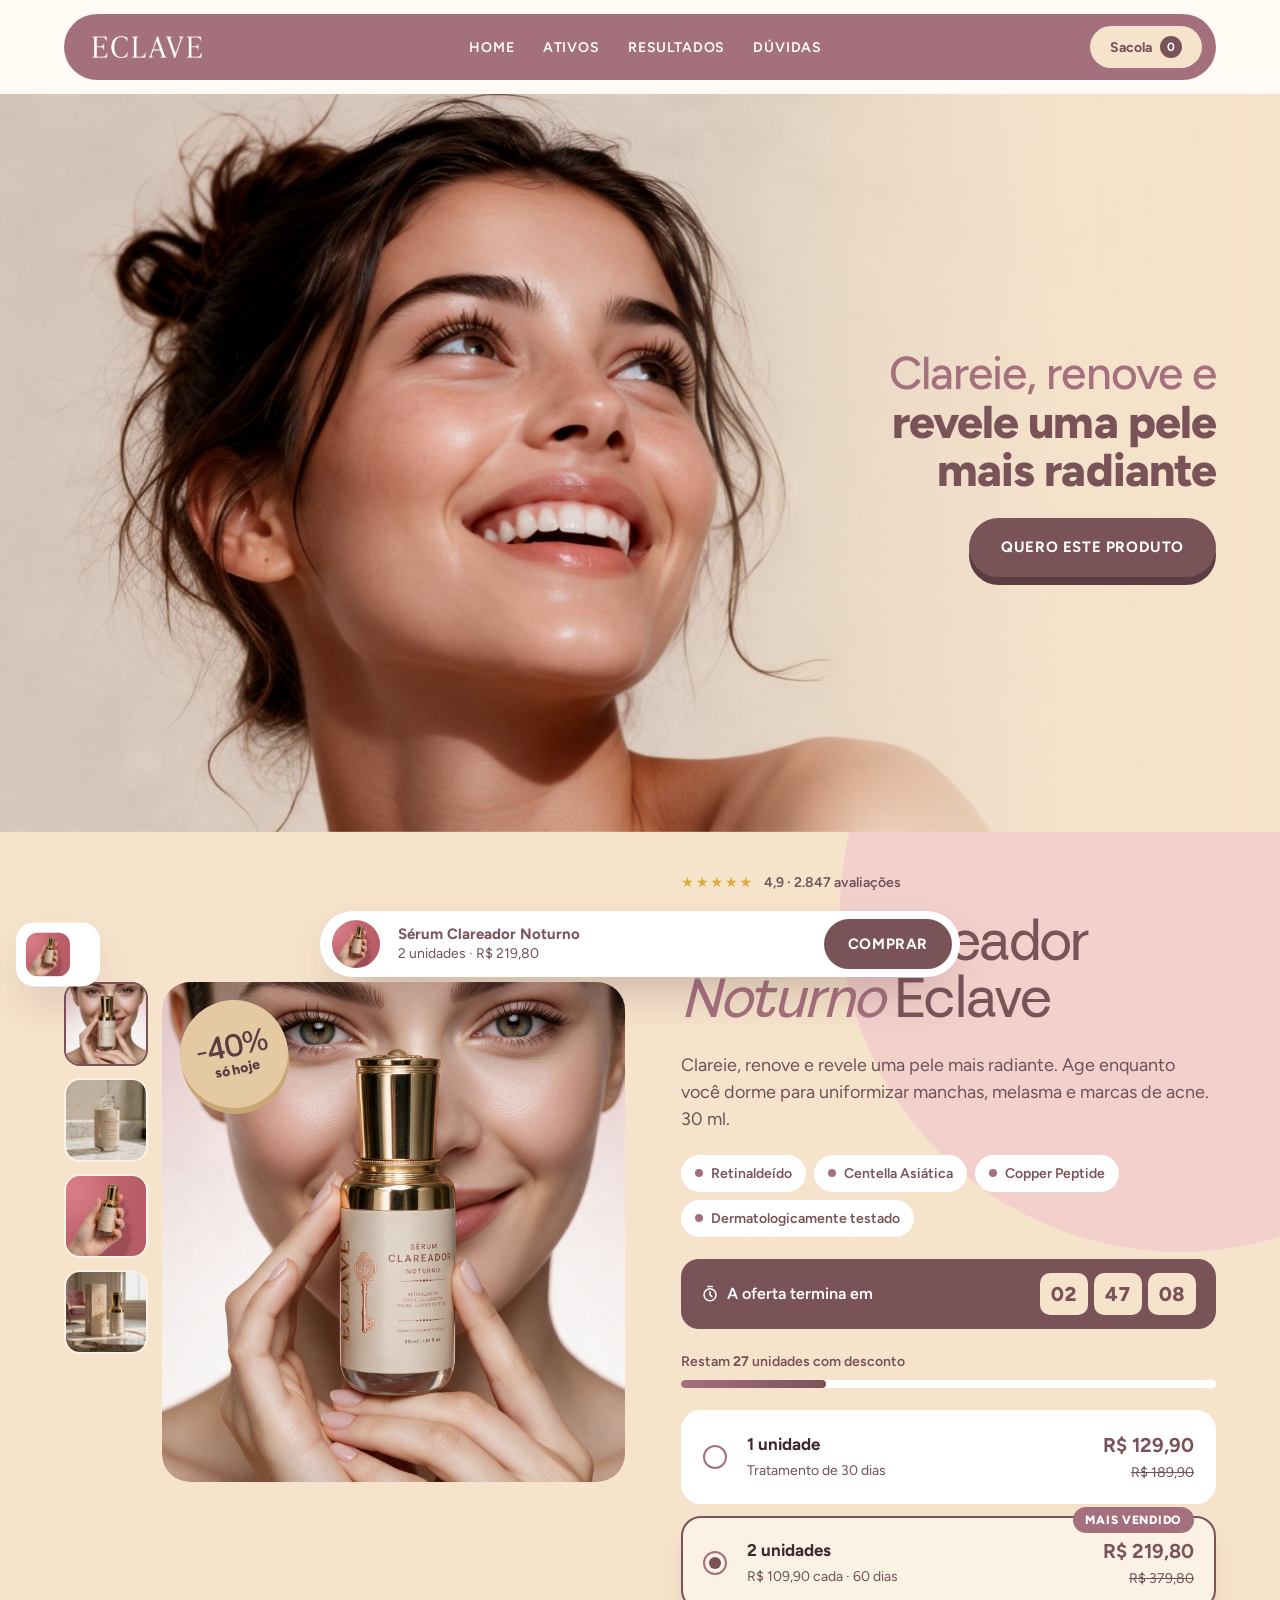
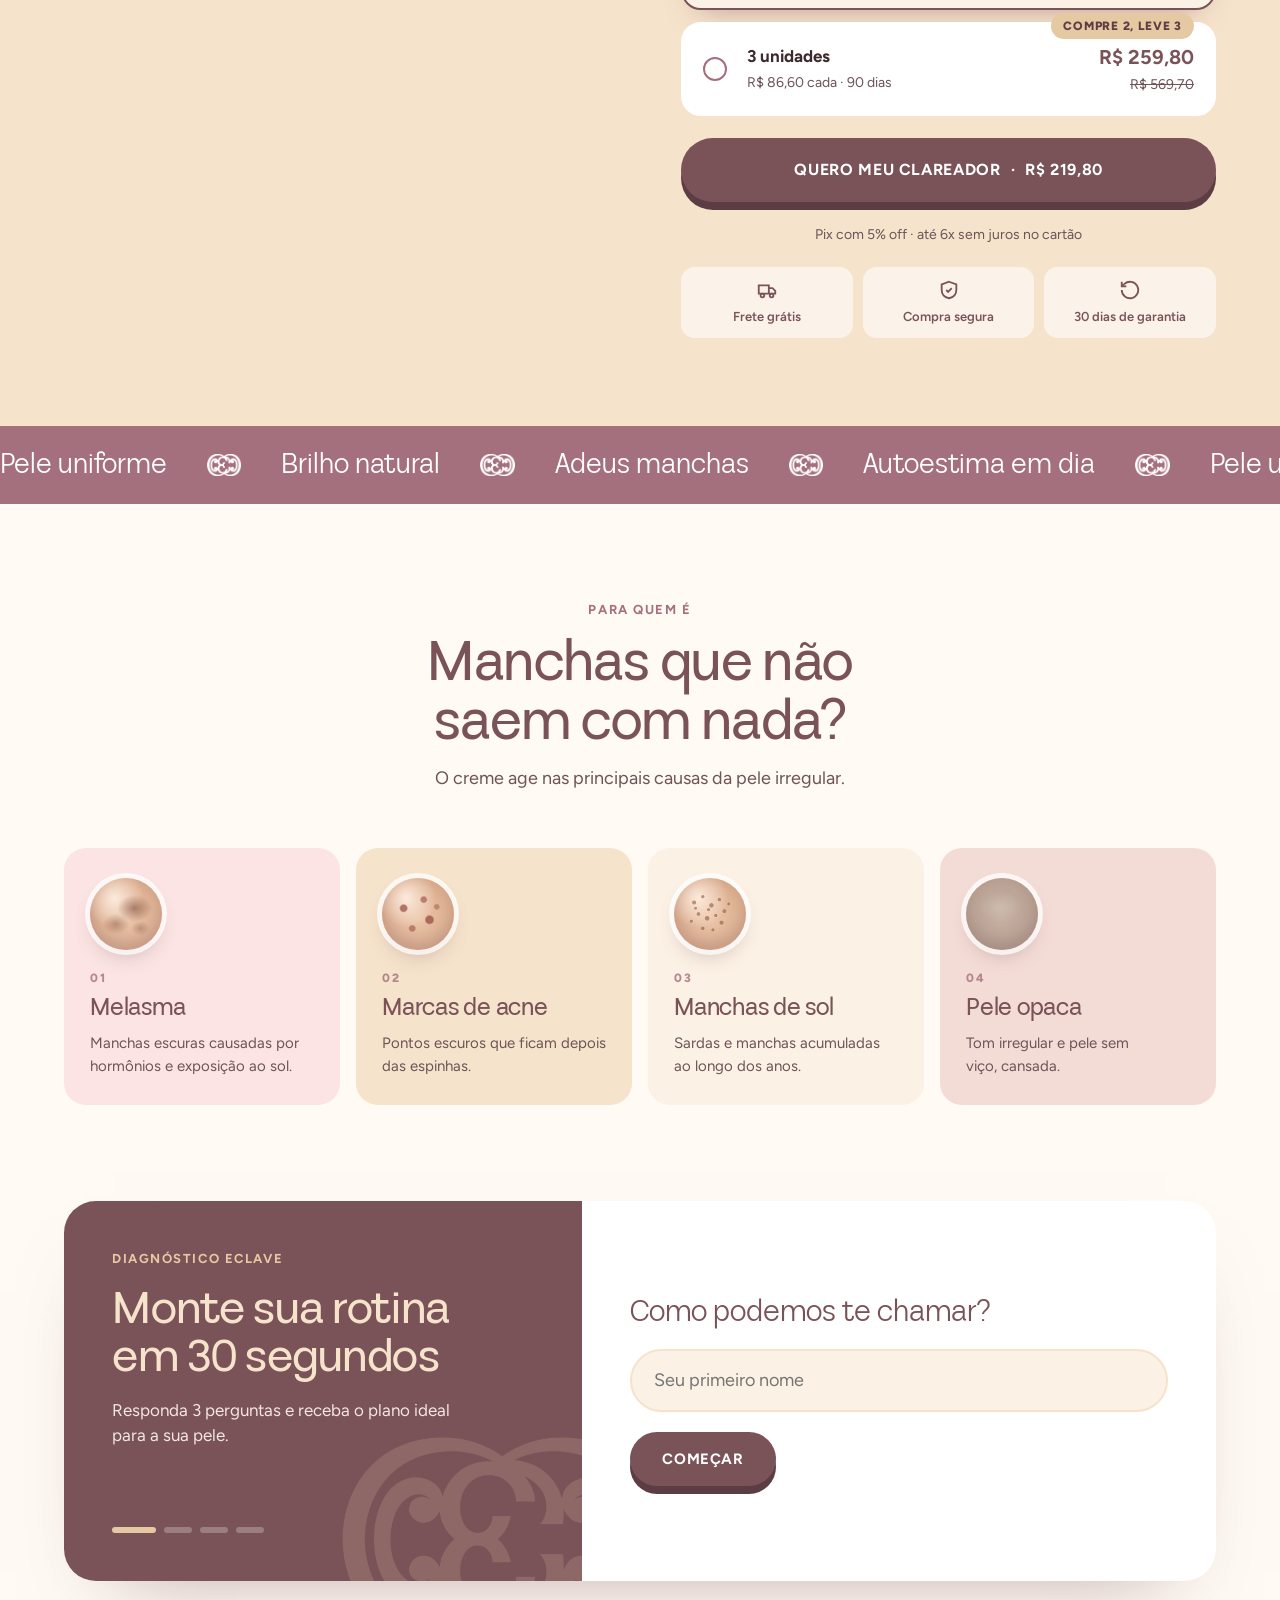
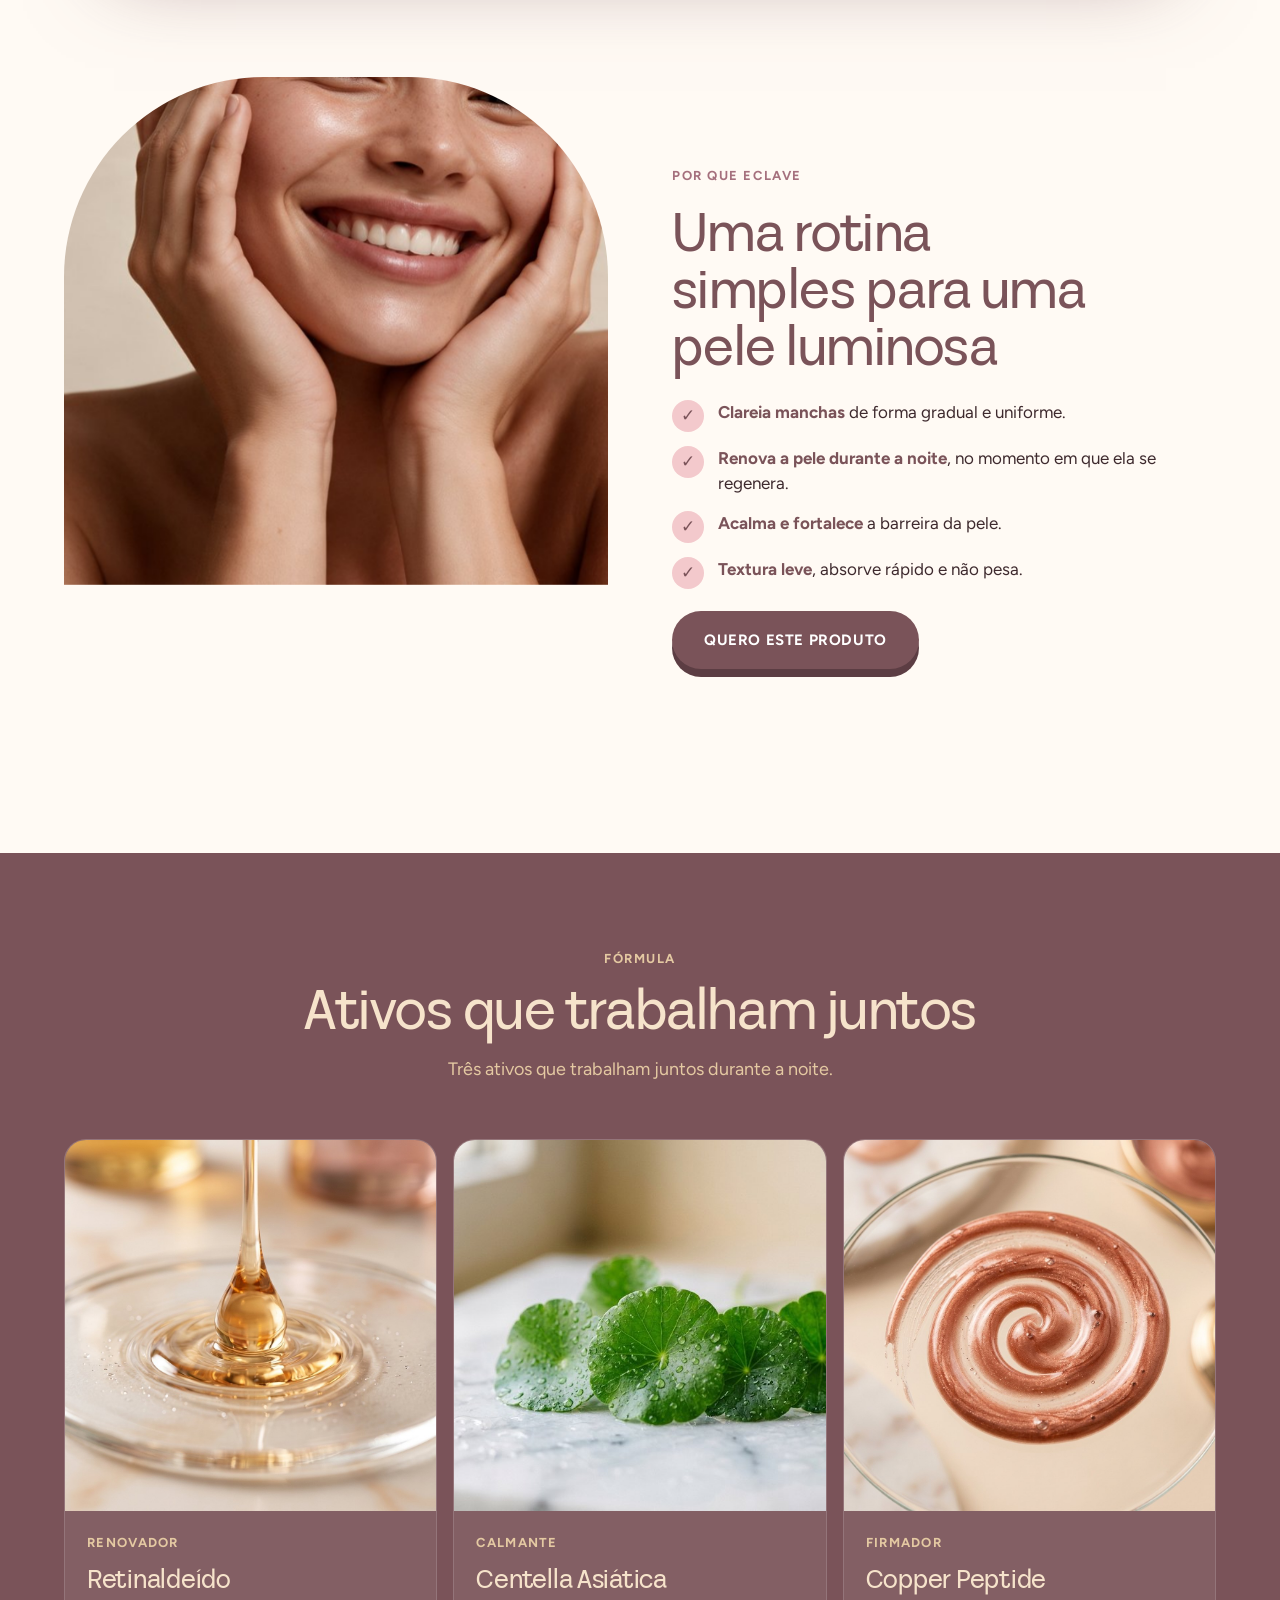
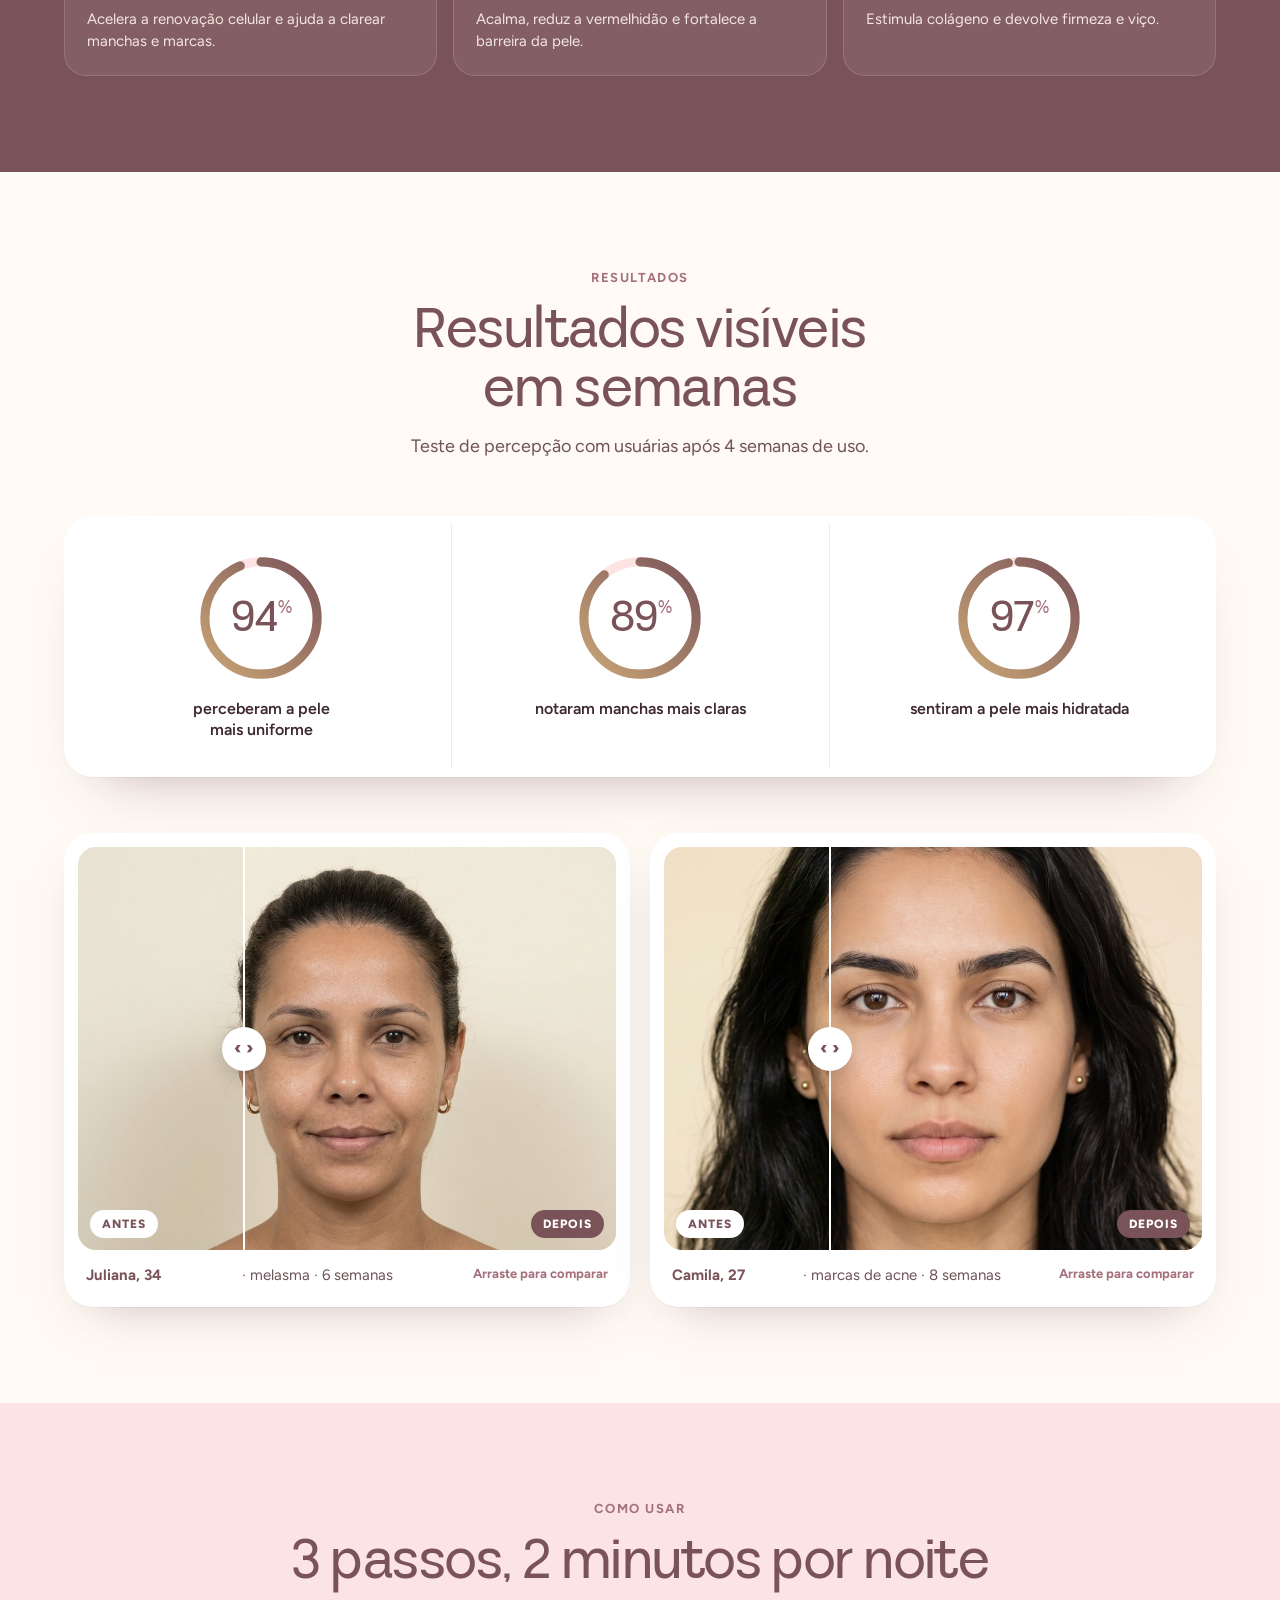
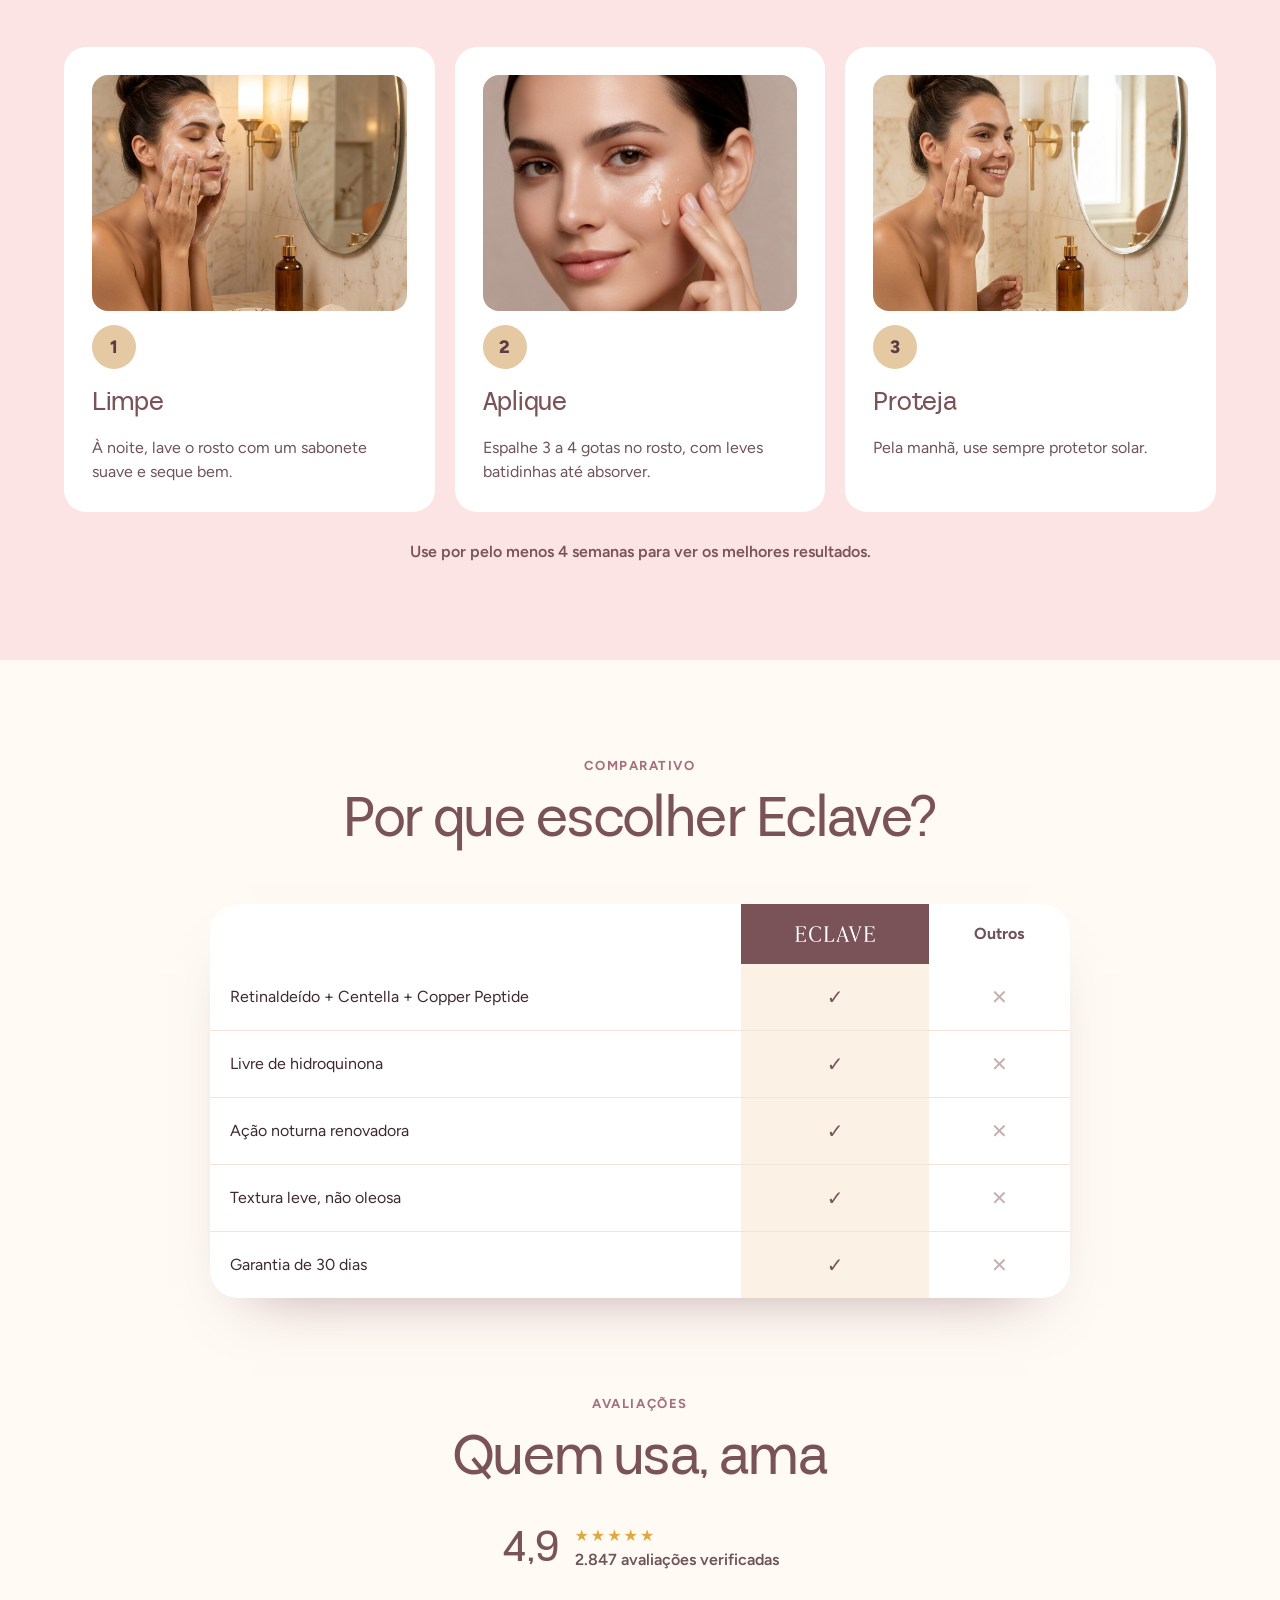
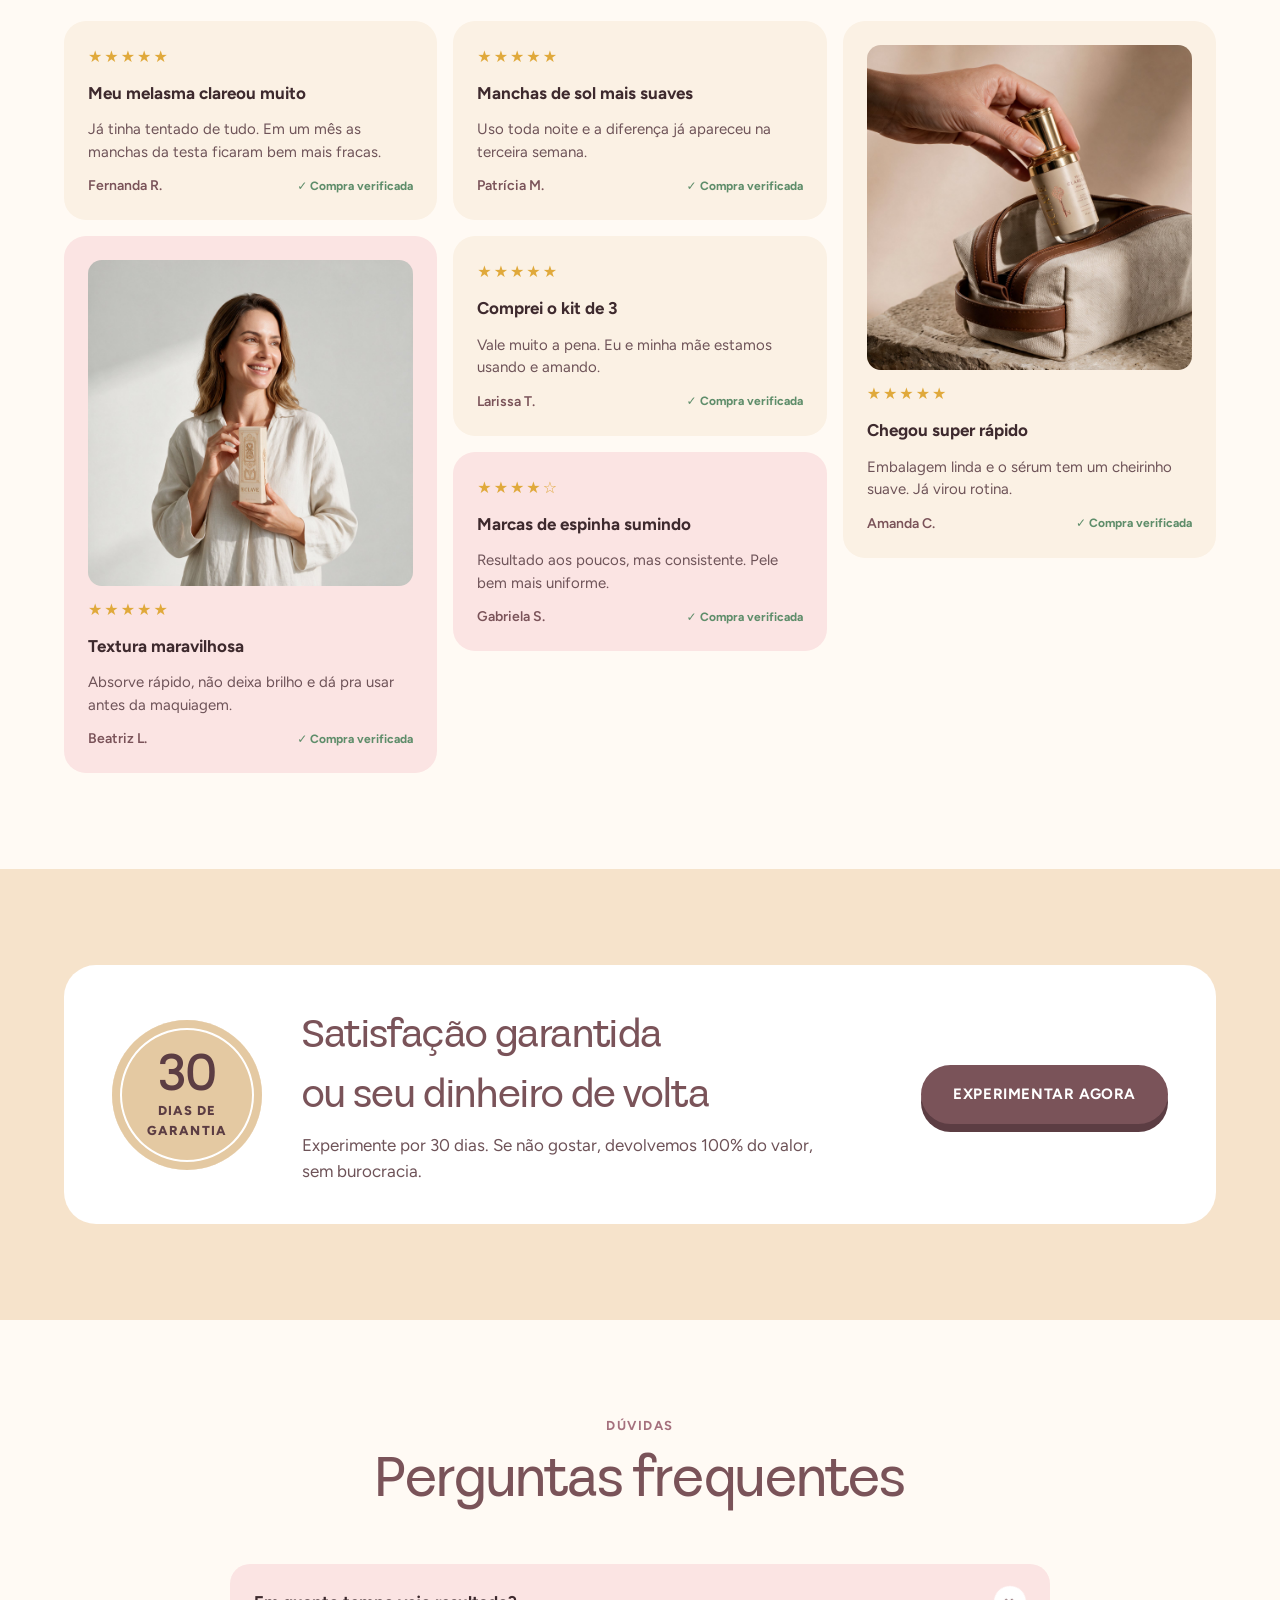
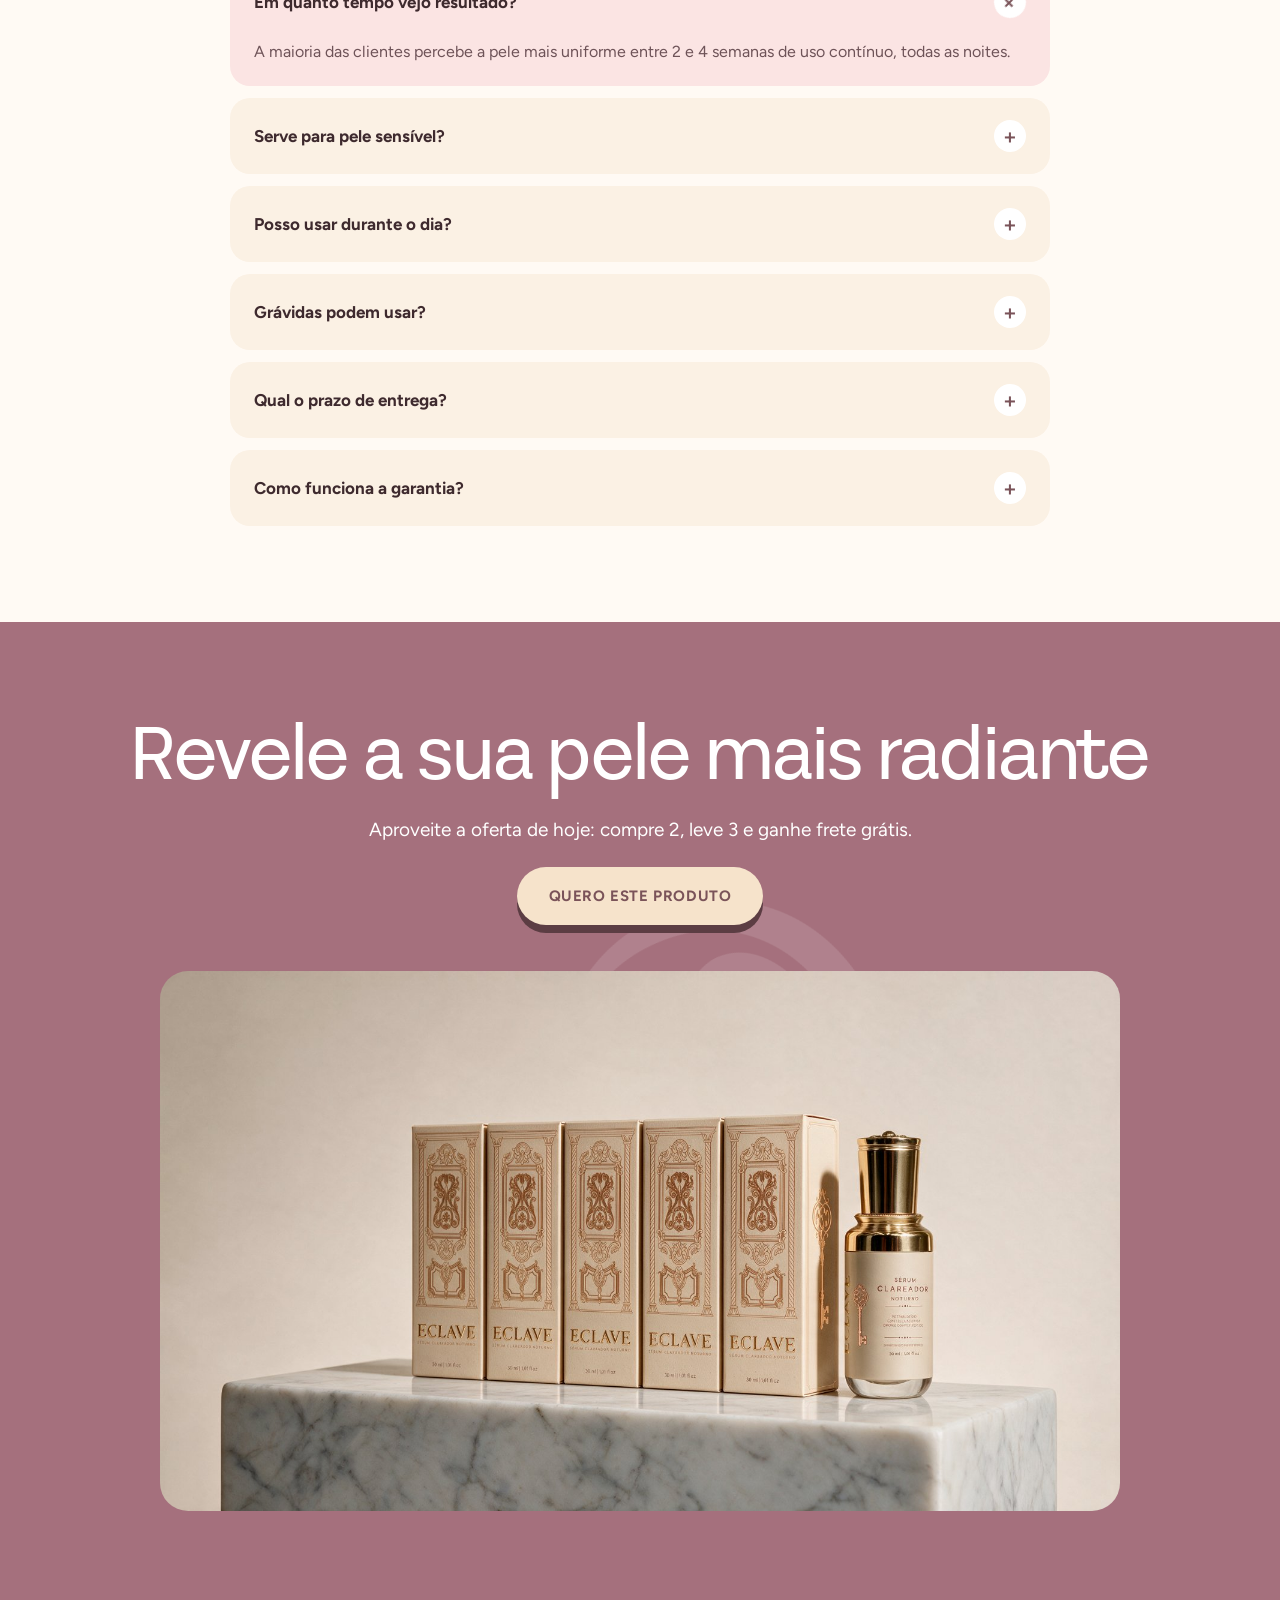
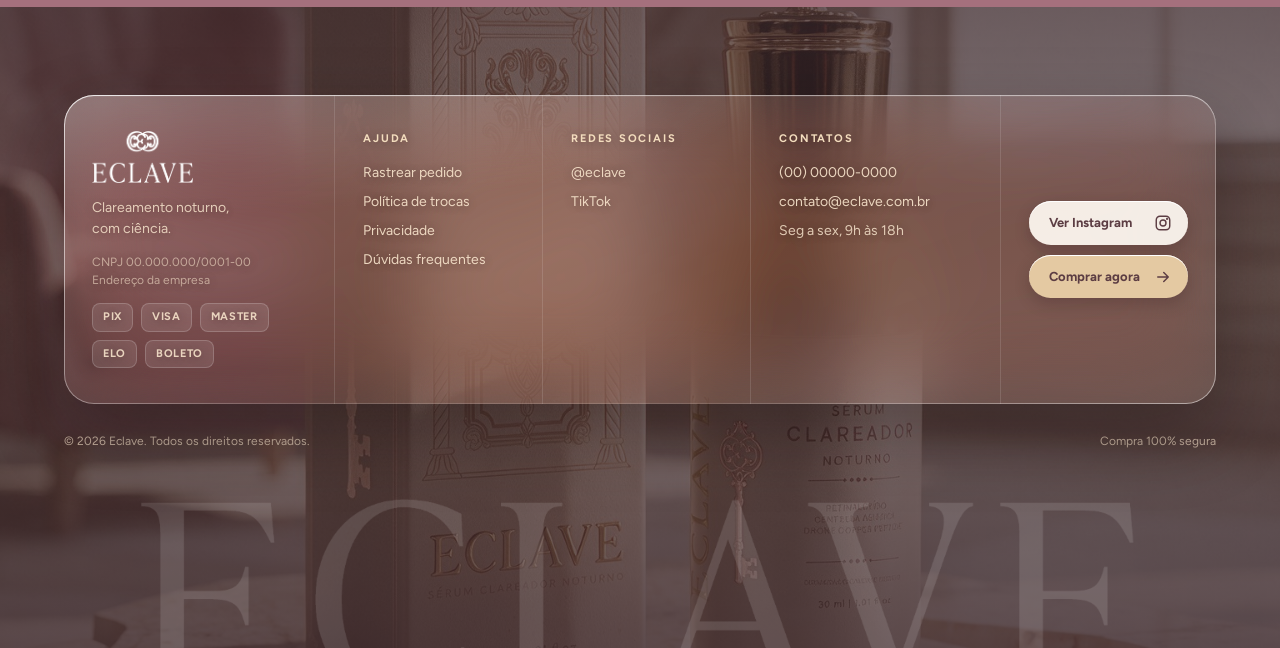
==== aprovacao.html @ ea0df87c "Prévia para aprovação: novas seções Problema e Resultados Página separada (noindex); a landing ofici" ====
<!DOCTYPE html>
<html lang="pt-BR">
<head>
<meta charset="utf-8">
<meta name="viewport" content="width=device-width,initial-scale=1">
<title>Eclave · Sérum Clareador Noturno</title>
<meta name="robots" content="noindex">
<meta name="description" content="Sérum Clareador Noturno Eclave com retinaldeído, centella e copper peptide. Clareia manchas e uniformiza o tom enquanto você dorme.">
<meta name="theme-color" content="#7A5359">
<link rel="icon" type="image/png" href="assets/eclave-simbolo.png">
<link rel="apple-touch-icon" href="assets/eclave-simbolo.png">
<meta property="og:type" content="website">
<meta property="og:locale" content="pt_BR">
<meta property="og:site_name" content="Eclave">
<meta property="og:title" content="Eclave · Sérum Clareador Noturno">
<meta property="og:description" content="Sérum Clareador Noturno Eclave com retinaldeído, centella e copper peptide. Clareia manchas e uniformiza o tom enquanto você dorme.">
<meta property="og:url" content="https://gustavocarvalho472-a11y.github.io/DESIGN-ECLAVE/">
<meta property="og:image" content="https://gustavocarvalho472-a11y.github.io/DESIGN-ECLAVE/assets/img/hero-sorriso.jpg">
<meta name="twitter:card" content="summary_large_image">
<link rel="preconnect" href="https://fonts.googleapis.com">
<link href="https://fonts.googleapis.com/css2?family=Figtree:wght@400;500;600;700;800&display=swap" rel="stylesheet">
<style>
@font-face{font-family:"Serotiva";src:url("assets/Serotiva-VF.ttf") format("truetype");font-weight:100 900;font-display:swap}
:root{--cream:#F6E3CB;--cream-2:#FBF1E4;--paper:#FFFAF4;--mauve:#7A5359;--mauve-d:#5C3D43;--rose:#A5707D;--blush:#F3C9CC;--blush-2:#FBE4E3;--gold:#E4C9A2;--gold-d:#C9A676;--ink:#3E2A2E;--muted:#6E5358;--r:22px}
*{box-sizing:border-box;margin:0;padding:0}
img.slot{display:block;width:100%;height:100%;aspect-ratio:3/2;object-fit:cover;-webkit-user-drag:none;user-select:none}
html{scroll-behavior:smooth;overflow-x:clip}body{overflow-x:clip}
body{font-family:"Figtree",system-ui,sans-serif;color:var(--ink);background:var(--paper);-webkit-font-smoothing:antialiased;line-height:1.5}
a{color:var(--mauve);text-decoration:none}a:hover{color:var(--rose)}
h1,h2,h3,.serif{font-family:"Serotiva",Georgia,serif;font-weight:500;letter-spacing:-.01em;text-wrap:balance}
p{text-wrap:pretty}
.wrap{max-width:1200px;margin:0 auto;padding:0 24px}
.btn{display:inline-flex;align-items:center;justify-content:center;gap:10px;background:var(--mauve);color:#fff;font-weight:700;font-size:17px;padding:18px 32px;border-radius:999px;border:0;cursor:pointer;transition:transform .15s,background .15s;box-shadow:0 8px 0 var(--mauve-d)}
.btn:hover{background:var(--rose);color:#fff;transform:translateY(2px);box-shadow:0 6px 0 var(--mauve-d)}
.btn:active{transform:translateY(6px);box-shadow:0 2px 0 var(--mauve-d)}
.btn{font-family:"Figtree",system-ui,sans-serif;letter-spacing:.04em;text-transform:uppercase;font-size:15px;position:relative;overflow:hidden;isolation:isolate}
.btn::before{content:"";position:absolute;top:0;bottom:0;width:40%;left:-60%;z-index:-1;background:linear-gradient(100deg,transparent,rgba(228,201,162,.5),transparent);transform:skewX(-20deg);animation:btnShine 4s ease-in-out 1.5s infinite;pointer-events:none}
@keyframes btnShine{0%{left:-60%}30%,100%{left:130%}}
.btn.full{width:100%}
#buy{min-height:64px;font-size:16px}
#buy:not(:hover):not(:active){animation:btnBeat 2s ease-in-out 2s infinite}
@keyframes btnBeat{0%,100%{transform:scale(1);box-shadow:0 8px 0 var(--mauve-d),0 0 0 0 rgba(122,83,89,.45)}40%{transform:scale(1.025);box-shadow:0 8px 0 var(--mauve-d),0 0 0 0 rgba(122,83,89,.45)}100%{box-shadow:0 8px 0 var(--mauve-d),0 0 0 16px rgba(122,83,89,0)}}
@media (prefers-reduced-motion:reduce){.btn::before,#buy{animation:none!important}}
.eyebrow{display:inline-flex;align-items:center;gap:8px;font-size:13px;font-weight:700;letter-spacing:.12em;text-transform:uppercase;color:var(--rose)}
.sec{padding:96px 0}
.sec-h{text-align:center;max-width:720px;margin:0 auto 56px;display:flex;flex-direction:column;gap:14px;align-items:center}
.sec-h h2{font-size:clamp(34px,4.6vw,56px);line-height:1.05;color:var(--mauve)}
.sec-h p{font-size:18px;color:var(--muted)}
.stars{color:#E0A93B;letter-spacing:2px}

/* topbar */
.topbar{background:var(--mauve);color:#fff;font-size:14px;font-weight:600;overflow:hidden;white-space:nowrap}
.topbar .track{display:inline-flex;gap:48px;padding:10px 0;animation:mq 28s linear infinite}
.topbar span{display:inline-flex;gap:10px;align-items:center}
@keyframes mq{to{transform:translateX(-50%)}}
/* header */
header{position:sticky;top:0;z-index:30;padding:14px 0;background:color-mix(in oklab,var(--paper) 86%,transparent);backdrop-filter:blur(10px)}
.nav{display:flex;align-items:center;justify-content:space-between;gap:24px;background:var(--rose);border-radius:999px;padding:12px 14px 12px 28px}
.nav img{height:22px;filter:brightness(0) invert(1)}
.nav ul{display:flex;gap:28px;list-style:none}
.nav ul a{color:#fff;font-weight:600;font-size:14px;text-transform:uppercase;letter-spacing:.06em}
.nav ul a:hover{color:var(--cream)}
.nav .cart{background:var(--cream);color:var(--mauve);font-weight:700;padding:10px 20px;border-radius:999px;font-size:14px;display:flex;gap:8px;align-items:center}
.nav .cart b{background:var(--mauve);color:#fff;border-radius:999px;min-width:22px;height:22px;display:grid;place-items:center;font-size:12px}

/* banner */
.banner{position:relative;background:var(--cream)}.banner .bg{position:relative;height:min(82vh,760px);min-height:520px}.banner .copy-b{position:absolute;inset:0;pointer-events:none;display:flex;align-items:center;justify-content:flex-end}.banner .copy-b .wrap{width:100%;display:flex;justify-content:flex-end}.banner .box-b{max-width:min(440px,30vw);display:flex;flex-direction:column;gap:24px;align-items:flex-end;text-align:right;pointer-events:auto}.banner h1{font-family:"Figtree",sans-serif;font-weight:500;font-size:clamp(34px,3.6vw,60px);line-height:1.05;color:var(--rose);letter-spacing:-.02em}.banner h1 b{font-weight:800;color:var(--mauve)}
.banner .bimg{position:absolute;top:0;height:100%;width:118%;left:-20%;max-width:none;object-fit:cover;object-position:center 30%;display:block}
.banner .bg::after{content:"";position:absolute;inset:0;background:linear-gradient(90deg,transparent 52%,rgba(246,227,203,.55) 68%,rgba(246,227,203,.9) 82%,var(--cream));pointer-events:none}
.banner .box-b{max-width:min(420px,30vw)}
@media (max-width:1180px){
.banner .bg{height:auto;min-height:0;aspect-ratio:4/3;max-height:64svh}
.banner .bg{background:#E4D5C5}.banner .bimg{top:0;left:0;right:auto;width:100%;height:100%;max-width:none;object-fit:cover;object-position:0% 30%;transform-origin:70% 50%}
.banner .bg::after{display:none}
.banner .copy-b{position:absolute;inset:auto 0 0 0;padding:0 0 clamp(22px,4vh,40px)}
.banner .copy-b .wrap{justify-content:flex-start}
.banner .box-b{max-width:42%;align-items:flex-start;text-align:left;gap:10px}
.banner h1{font-size:clamp(28px,7.6vw,46px);line-height:1.02;text-wrap:balance}
.banner .box-b .btn{display:none}
}
@media (max-width:480px){.banner .bg{aspect-ratio:4/3.1}.banner .box-b{max-width:44%}}
/* product hero */
.hero{background:var(--cream);padding:40px 0 88px;position:relative;overflow:hidden}
.hero:before{content:"";position:absolute;width:680px;height:680px;border-radius:50%;background:var(--blush);right:-240px;top:-260px;opacity:.7}
.hero-grid{display:grid;grid-template-columns:minmax(0,1.05fr) minmax(0,1fr);gap:56px;align-items:start;position:relative}
.gallery{display:grid;grid-template-columns:84px minmax(0,1fr);gap:14px;position:sticky;top:110px}
.thumbs{display:flex;flex-direction:column;gap:12px}
.thumb{aspect-ratio:1;border-radius:16px;overflow:hidden;border:2px solid transparent;cursor:pointer;background:var(--cream-2);transition:border-color .15s}
.thumb.on{border-color:var(--mauve)}
.main-img{position:relative;aspect-ratio:1/1.08;border-radius:28px;overflow:hidden;background:var(--cream-2)}
.main-img .pane{position:absolute;inset:0;opacity:0;pointer-events:none;transition:opacity .25s}
.main-img .pane.on{opacity:1;pointer-events:auto}
.sticker{position:absolute;z-index:3;top:18px;left:18px;width:108px;height:108px;border-radius:50%;background:var(--gold);color:var(--mauve-d);display:grid;place-items:center;text-align:center;font-weight:800;line-height:1.05;font-size:14px;transform:rotate(-12deg);box-shadow:0 6px 0 var(--gold-d);pointer-events:none}
.sticker big{display:block;font-family:"Serotiva",serif;font-size:32px;font-weight:600}
.info{display:flex;flex-direction:column;gap:22px}
.rating{display:flex;align-items:center;gap:10px;font-size:14px;font-weight:600;color:var(--muted)}
.info h1{font-size:clamp(38px,4.4vw,58px);line-height:1.02;color:var(--mauve)}
.info h1 em{font-style:italic;color:var(--rose)}
.lede{font-size:18px;color:var(--muted)}
.pills{display:flex;flex-wrap:wrap;gap:8px}
.pill{background:#fff;border-radius:999px;padding:8px 14px;font-size:14px;font-weight:600;color:var(--mauve);display:flex;gap:8px;align-items:center}
.pill i{width:8px;height:8px;border-radius:50%;background:var(--rose)}
.timer{display:flex;align-items:center;justify-content:space-between;gap:16px;background:var(--mauve);color:#fff;border-radius:18px;padding:14px 20px;font-weight:600}
.timer .tl{display:inline-flex;align-items:center;gap:8px}.timer .t{display:flex;gap:6px}
.timer .t span{background:var(--cream);color:var(--mauve);border-radius:10px;min-width:48px;padding:6px 0;text-align:center;font-weight:800;font-size:20px;font-variant-numeric:tabular-nums}
.bundles{display:flex;flex-direction:column;gap:12px}
.bundle{position:relative;display:grid;grid-template-columns:28px minmax(0,1fr) auto;gap:16px;align-items:center;background:#fff;border:2px solid #fff;border-radius:20px;padding:18px 20px;cursor:pointer;transition:border-color .15s,transform .15s}
.bundle:hover{transform:translateY(-2px)}
.bundle.on{border-color:var(--mauve);background:var(--cream-2)}
.bundle .dot{width:24px;height:24px;border-radius:50%;border:2px solid var(--rose);display:grid;place-items:center}
.bundle.on .dot:after{content:"";width:12px;height:12px;border-radius:50%;background:var(--mauve)}
.bundle h4{font-size:17px;font-weight:700;color:var(--ink)}
.bundle small{font-size:14px;color:var(--muted)}
.bundle .pr{text-align:right}
.bundle .pr b{display:block;font-size:20px;color:var(--mauve)}
.bundle .pr s{font-size:14px;color:var(--muted)}
.bundle .tag{position:absolute;top:-11px;right:20px;background:var(--rose);color:#fff;font-size:12px;font-weight:800;letter-spacing:.06em;text-transform:uppercase;padding:4px 12px;border-radius:999px}
.bundle .tag.g{background:var(--gold);color:var(--mauve-d)}
.trust{display:grid;grid-template-columns:repeat(3,minmax(0,1fr));gap:10px}
.trust div{background:rgba(255,255,255,.6);border-radius:14px;padding:12px;text-align:center;font-size:13px;font-weight:600;color:var(--mauve)}
.trust svg{display:block;margin:0 auto 6px}
.pay{font-size:14px;color:var(--muted);text-align:center}

/* marquee */
.band{background:var(--rose);color:#fff;overflow:hidden;white-space:nowrap;position:relative;z-index:2}
.band .track{display:inline-flex;gap:40px;padding:18px 0;animation:mq 30s linear infinite;font-family:"Serotiva",serif;font-size:28px}
.band .track span{display:inline-flex;gap:40px;align-items:center}
.band img{height:22px;filter:brightness(0) invert(1)}

/* problem */
.problem-grid{display:grid;grid-template-columns:repeat(4,minmax(0,1fr));gap:16px}
.pcard{background:var(--blush-2);border-radius:var(--r);padding:28px 24px;display:flex;flex-direction:column;gap:10px}
.pcard:nth-child(2){background:var(--cream)}.pcard:nth-child(3){background:var(--cream-2)}.pcard:nth-child(4){background:#F4DCD6}
.pcard .n{font-family:"Serotiva",serif;font-size:44px;color:var(--rose);line-height:1}
.pcard h3{font-size:24px;color:var(--mauve)}
.pcard p{color:var(--muted);font-size:15px}

/* split lifestyle */
.split{display:grid;grid-template-columns:minmax(0,1fr) minmax(0,1fr);gap:64px;align-items:center}
.split .ph{aspect-ratio:4/5;border-radius:200px 200px 28px 28px;overflow:hidden}
.split .txt{display:flex;flex-direction:column;gap:22px}
.split h2{font-size:clamp(34px,4.4vw,54px);line-height:1.05;color:var(--mauve)}
.checks{list-style:none;display:flex;flex-direction:column;gap:14px}
.checks li{display:grid;grid-template-columns:32px minmax(0,1fr);gap:14px;align-items:start;font-size:17px}
.checks li i{width:32px;height:32px;border-radius:50%;background:var(--blush);display:grid;place-items:center;color:var(--mauve);font-style:normal;font-weight:800}
.checks b{color:var(--mauve)}

/* ingredients */
.ingr{background:var(--mauve);color:#fff}
.ingr .sec-h h2{color:var(--cream)}.ingr .sec-h p{color:var(--gold)}.ingr .eyebrow{color:var(--gold)}
.ing-grid{display:grid;grid-template-columns:repeat(3,minmax(0,1fr));gap:16px}
.ing{background:rgba(255,255,255,.07);border:1px solid rgba(255,255,255,.14);border-radius:var(--r);overflow:hidden;display:flex;flex-direction:column}
.ing .im{aspect-ratio:1;background:rgba(255,255,255,.06)}
.ing .bd{padding:22px;display:flex;flex-direction:column;gap:8px}
.ing h3{font-size:26px;color:var(--cream)}
.ing .role{font-size:13px;font-weight:700;letter-spacing:.1em;text-transform:uppercase;color:var(--gold)}
.ing p{font-size:15px;color:#F3E6E0}

/* results */
.results{display:grid;grid-template-columns:repeat(3,minmax(0,1fr));gap:16px;margin-bottom:56px}
.res{background:var(--cream);border-radius:var(--r);padding:32px;display:flex;flex-direction:column;gap:6px}
.res b{font-family:"Serotiva",serif;font-size:64px;line-height:1;color:var(--mauve);font-weight:500}
.res p{color:var(--muted)}
.ba{display:grid;grid-template-columns:repeat(2,minmax(0,1fr));gap:20px}
.bacard{background:#fff;border-radius:28px;padding:14px;box-shadow:0 1px 0 rgba(0,0,0,.04),0 20px 50px -30px rgba(122,83,89,.5)}
.bapair{display:grid;grid-template-columns:1fr 1fr;gap:10px}
.bapair>div{position:relative;aspect-ratio:4/5;border-radius:18px;overflow:hidden}
.bapair label{position:absolute;z-index:2;bottom:12px;left:12px;background:#fff;color:var(--mauve);font-size:12px;font-weight:800;text-transform:uppercase;letter-spacing:.08em;padding:5px 12px;border-radius:999px;pointer-events:none}
.bapair>div:last-child label{background:var(--mauve);color:#fff}
.bacard p{padding:14px 8px 6px;font-size:15px;color:var(--muted)}
.bacard p b{color:var(--mauve)}

/* how to */
.how{background:var(--blush-2)}
.steps{display:grid;grid-template-columns:repeat(3,minmax(0,1fr));gap:20px;counter-reset:s}
.step{background:#fff;border-radius:var(--r);padding:28px;display:flex;flex-direction:column;gap:14px}
.step .im{aspect-ratio:4/3;border-radius:16px;overflow:hidden}
.step .k{display:inline-grid;place-items:center;width:44px;height:44px;border-radius:50%;background:var(--gold);color:var(--mauve-d);font-weight:800;font-size:18px}
.step h3{font-size:26px;color:var(--mauve)}
.step p{color:var(--muted)}
.note{margin-top:28px;text-align:center;font-weight:600;color:var(--mauve)}

/* compare */
.cmp{max-width:860px;margin:0 auto;background:#fff;border-radius:28px;overflow:hidden;box-shadow:0 30px 60px -40px rgba(122,83,89,.6)}
.cmp table{width:100%;border-collapse:collapse}
.cmp th,.cmp td{padding:18px 20px;text-align:center;font-size:16px}
.cmp th:first-child,.cmp td:first-child{text-align:left}
.cmp thead th{font-weight:700;color:var(--muted)}
.cmp thead th.us{background:var(--mauve);color:#fff}
.cmp thead th.us img{height:16px;filter:brightness(0) invert(1);display:block;margin:0 auto}
.cmp tbody tr+tr td{border-top:1px solid #F1E4DA}
.cmp td.us{background:var(--cream-2);color:var(--mauve);font-weight:800;font-size:20px}
.cmp td.no{color:#C4AFAF;font-size:20px}

/* reviews */
.rv-top{display:flex;align-items:center;justify-content:center;gap:16px;margin-top:-28px;margin-bottom:40px;font-weight:600;color:var(--muted)}
.rv-top b{font-family:"Serotiva",serif;font-size:44px;color:var(--mauve);font-weight:500}
.reviews{columns:3 300px;column-gap:16px}
.rv{break-inside:avoid;margin-bottom:16px;background:var(--cream-2);border-radius:var(--r);padding:24px;display:flex;flex-direction:column;gap:12px}
.rv:nth-child(3n+2){background:var(--blush-2)}
.rv .ph{aspect-ratio:1;border-radius:14px;overflow:hidden}
.rv h4{font-size:17px}
.rv p{color:var(--muted);font-size:15px}
.rv .who{display:flex;justify-content:space-between;align-items:center;font-size:14px;font-weight:600;color:var(--mauve)}
.rv .who span{font-size:12px;color:#5E8D6A;font-weight:700}

/* guarantee */
.guar{background:var(--cream)}
.guar .box{display:grid;grid-template-columns:auto minmax(0,1fr) auto;gap:40px;align-items:center;background:#fff;border-radius:32px;padding:40px 48px}
.seal{width:150px;height:150px;border-radius:50%;background:var(--gold);display:grid;place-items:center;text-align:center;color:var(--mauve-d);font-weight:800;font-size:13px;letter-spacing:.08em;text-transform:uppercase;box-shadow:inset 0 0 0 8px var(--gold),inset 0 0 0 10px #fff}
.seal big{display:block;font-family:"Serotiva",serif;font-size:52px;letter-spacing:0;line-height:1;font-weight:600}
.guar h2{font-size:clamp(28px,3.4vw,40px);color:var(--mauve);margin-bottom:8px}
.guar p{color:var(--muted);font-size:17px}

/* faq */
.faq{max-width:820px;margin:0 auto;display:flex;flex-direction:column;gap:12px}
.faq details{background:var(--cream-2);border-radius:20px;padding:0 24px}
.faq details[open]{background:var(--blush-2)}
.faq summary{list-style:none;cursor:pointer;padding:22px 0;font-weight:700;font-size:17px;display:flex;justify-content:space-between;gap:16px;align-items:center;color:var(--ink)}
.faq summary::-webkit-details-marker{display:none}
.faq summary:after{content:"+";flex:none;width:32px;height:32px;border-radius:50%;background:#fff;color:var(--mauve);display:grid;place-items:center;font-size:22px;font-weight:600;transition:transform .2s}
.faq details[open] summary:after{transform:rotate(45deg)}
.faq details p{padding:0 0 22px;color:var(--muted)}

/* final */
.final{background:var(--rose);color:#fff;text-align:center;position:relative;overflow:hidden}
.final .mark{position:absolute;width:520px;opacity:.12;left:50%;top:50%;transform:translate(-50%,-50%);filter:brightness(0) invert(1);pointer-events:none}
.final .in{position:relative;display:flex;flex-direction:column;align-items:center;gap:22px}
.final h2{font-size:clamp(40px,6vw,76px);line-height:1;color:#fff}
.final p{font-size:19px;color:#fff;max-width:560px}.final .kit{width:100%;max-width:960px;aspect-ratio:16/9;margin-top:24px;border-radius:28px;overflow:hidden}
.final .btn{background:var(--cream);color:var(--mauve);box-shadow:0 8px 0 var(--mauve-d)}
.final .btn:hover{background:#fff}
footer{position:relative;background:var(--ink);color:var(--cream);padding:88px 0 0;overflow:hidden}
footer .ft-bg{position:absolute;inset:0;z-index:0;background:url("assets/img/caixa-frasco.jpg") center/cover;opacity:.55;filter:saturate(.85)}
footer::after{content:"";position:absolute;inset:0;z-index:0;background:linear-gradient(180deg,rgba(62,42,46,.55),rgba(62,42,46,.25) 45%,rgba(62,42,46,.7));pointer-events:none}
footer .wrap{position:relative;z-index:2}
.ft-card{position:relative;isolation:isolate;display:grid;grid-template-columns:1.3fr 1fr 1fr 1.2fr auto;border-radius:30px;background:linear-gradient(160deg,rgba(255,244,236,.20),rgba(255,236,226,.07) 55%,rgba(255,244,236,.12));-webkit-backdrop-filter:blur(40px) saturate(1.8) brightness(1.05);backdrop-filter:blur(40px) saturate(1.8) brightness(1.05);text-shadow:0 1px 10px rgba(30,15,20,.3);box-shadow:inset 0 1px 1px rgba(255,255,255,.55),inset 0 -1px 1px rgba(255,255,255,.12),0 30px 70px rgba(20,8,12,.35)}
.ft-card::before{content:"";position:absolute;inset:0;border-radius:inherit;padding:1px;background:linear-gradient(135deg,rgba(255,255,255,.7),rgba(255,255,255,.08) 35%,rgba(255,255,255,.04) 65%,rgba(255,255,255,.45));-webkit-mask:linear-gradient(#000 0 0) content-box,linear-gradient(#000 0 0);-webkit-mask-composite:xor;mask-composite:exclude;pointer-events:none;z-index:3}
.ft-card::after{content:"";position:absolute;inset:0;border-radius:inherit;background:radial-gradient(120% 80% at 0% 0%,rgba(255,255,255,.16),transparent 50%);pointer-events:none;z-index:0}
.ft-card>div{position:relative;z-index:1;padding:36px 28px}.ft-card>div+div{border-left:1px solid rgba(255,255,255,.12)}
.ft-card .wm{height:52px;margin-bottom:14px;display:block}
.ft-card h5{font-size:11px;font-weight:700;letter-spacing:.16em;text-transform:uppercase;color:#F3DDBE;margin-bottom:14px}
.ft-card p,.ft-card li{font-size:14px;color:rgba(246,227,203,.85);list-style:none}.ft-card li+li{margin-top:8px}
.ft-card a{color:rgba(246,227,203,.92)}.ft-card a:hover{color:#fff}
.ft-card small{display:block;margin-top:14px;font-size:12px;color:rgba(246,227,203,.6);line-height:1.5}
.ft-btns{display:flex;flex-direction:column;gap:10px;justify-content:center}
.ft-btns a{text-shadow:none;display:flex;align-items:center;justify-content:space-between;gap:14px;padding:12px 16px 12px 20px;border-radius:999px;font-size:13px;font-weight:700;background:rgba(255,250,244,.92);color:var(--mauve-d);box-shadow:inset 0 1px 0 #fff,0 6px 16px rgba(20,8,12,.18);transition:transform .2s}
.ft-btns a:hover{transform:translateY(-2px);color:var(--mauve-d)}.ft-btns a+a{background:var(--gold)}
.ft-btns svg{width:18px;height:18px;fill:none;stroke:currentColor;stroke-width:1.9;stroke-linecap:round;stroke-linejoin:round}
.ft-pay{display:flex;flex-wrap:wrap;gap:8px;margin-top:14px}.ft-pay span{font-size:11px;font-weight:700;letter-spacing:.06em;padding:5px 10px;border-radius:8px;background:rgba(255,255,255,.1);border:1px solid rgba(255,255,255,.18);color:rgba(246,227,203,.9)}
.ft-copy{display:flex;justify-content:space-between;gap:12px;flex-wrap:wrap;margin-top:28px;font-size:12px;color:rgba(246,227,203,.7)}
.ft-giant{position:relative;z-index:1;display:block;width:min(1000px,110%);margin:48px auto -4%;opacity:.12;filter:brightness(0) invert(1)}
@media (max-width:980px){.ft-card{grid-template-columns:1fr 1fr}.ft-card>div:nth-child(odd){border-left:0}.ft-card>div:nth-child(n+3){border-top:1px solid rgba(255,255,255,.12)}.ft-btns{grid-column:1/-1;flex-direction:row!important}.ft-btns a{flex:1}}
@media (max-width:600px){.ft-card{grid-template-columns:1fr}.ft-card>div{padding:24px;border-left:0!important}.ft-card>div+div{border-top:1px solid rgba(255,255,255,.12)}.ft-btns{flex-direction:column!important}}

/* sticky buy */
.sticky{position:fixed;left:50%;bottom:16px;transform:translate(-50%,140%);z-index:40;display:flex;align-items:center;gap:18px;background:#fff;border-radius:999px;padding:8px 8px 8px 12px;box-shadow:0 20px 50px -20px rgba(92,61,67,.55);transition:transform .3s;width:min(640px,calc(100% - 24px))}
.sticky.show{transform:translate(-50%,0)}
.sticky .th{width:48px;height:48px;border-radius:50%;overflow:hidden;flex:none;background:var(--cream)}
.sticky .tx{flex:1;min-width:0;line-height:1.2}
.sticky .tx b{display:block;color:var(--mauve);font-size:15px;white-space:nowrap;overflow:hidden;text-overflow:ellipsis}
.sticky .tx span{font-size:14px;color:var(--muted)}
.sticky .btn{padding:14px 24px;font-size:15px;box-shadow:none}
.sticky .btn:hover{transform:none}

/* motion */
.progress{position:fixed;top:0;left:0;height:3px;width:100%;transform-origin:0 50%;transform:scaleX(0);background:linear-gradient(90deg,var(--gold),var(--rose));z-index:60}
header{transition:padding .25s}header.sm{padding:8px 0}header.sm .nav{padding-top:8px;padding-bottom:8px}
.nav .cart{transition:transform .2s}.nav .cart.bump{animation:bump .5s}
@keyframes bump{30%{transform:scale(1.18)}60%{transform:scale(.95)}}
.banner .bg .bimg{animation:kb 16s cubic-bezier(.2,.7,.2,1) both}
@keyframes kb{from{transform:scale(1.1)}to{transform:scale(1)}}
.banner .bg{overflow:hidden}
.banner h1,.banner .box-b .btn{animation:up .9s cubic-bezier(.2,.8,.2,1) both}.banner .box-b .btn{animation-delay:.25s}
@keyframes up{from{opacity:0;transform:translateY(28px)}to{opacity:1;transform:none}}
.rvl{opacity:0;transform:translateY(28px);transition:opacity .7s cubic-bezier(.2,.8,.2,1) var(--d,0s),transform .7s cubic-bezier(.2,.8,.2,1) var(--d,0s)}
.rvl.in{opacity:1;transform:none}
.main-img .pane img.slot{transition:transform .6s}.main-img:hover .pane.on img.slot{transform:scale(1.04)}
.main-img .pane{transition:opacity .45s}
.sticker{animation:wob 4s ease-in-out infinite}@keyframes wob{50%{transform:rotate(-4deg) scale(1.05)}}
.bundle{transition:border-color .15s,transform .2s,box-shadow .2s}.bundle.on{box-shadow:0 14px 30px -18px rgba(122,83,89,.6)}
.bundle.rec:before{content:"Recomendado para você";position:absolute;top:-11px;left:20px;background:var(--mauve);color:#fff;font-size:12px;font-weight:800;letter-spacing:.06em;text-transform:uppercase;padding:4px 12px;border-radius:999px}
.stock{display:flex;flex-direction:column;gap:8px}.stock-t{font-size:14px;font-weight:600;color:var(--mauve)}
.stock-bar{height:8px;border-radius:99px;background:#fff;overflow:hidden}.stock-bar i{display:block;height:100%;width:27%;border-radius:99px;background:linear-gradient(90deg,var(--rose),var(--mauve));transition:width 1s}
.plan-note{background:#fff;border-radius:16px;padding:14px 18px;font-size:15px;color:var(--mauve);font-weight:600;animation:up .5s both}
.fly{position:fixed;z-index:80;width:56px;height:56px;border-radius:50%;overflow:hidden;pointer-events:none;box-shadow:0 10px 30px -10px rgba(92,61,67,.6)}
.ing{transition:transform .35s,background .35s}.ing .im{overflow:hidden}.ing .im img.slot{transition:transform .8s}
.ing:hover{transform:translateY(-6px);background:rgba(255,255,255,.12)}.ing:hover .im img.slot{transform:scale(1.07)}
.pcard{transition:transform .3s}.pcard:hover{transform:translateY(-6px) rotate(-1deg)}
.step{transition:transform .3s,box-shadow .3s}.step.lit{transform:translateY(-6px);box-shadow:0 24px 50px -30px rgba(122,83,89,.6)}.step.lit .k{background:var(--mauve);color:#fff}.step .k{transition:background .3s,color .3s}
.split .ph img.slot{transition:transform .1s linear}
.faq details[open] p{animation:up .4s both}
.final .mark{transition:transform .1s linear}
/* before/after slider */
.baslide{position:relative;aspect-ratio:4/3;border-radius:18px;overflow:hidden;cursor:ew-resize;touch-action:pan-y;user-select:none}
.baslide .l{position:absolute;inset:0}.baslide .d{clip-path:inset(0 0 0 var(--p))}
.baslide label{position:absolute;z-index:3;bottom:12px;font-size:12px;font-weight:800;text-transform:uppercase;letter-spacing:.08em;padding:5px 12px;border-radius:999px;pointer-events:none}
.baslide .la{left:12px;background:#fff;color:var(--mauve)}.baslide .ld{right:12px;background:var(--mauve);color:#fff}
.hdl{position:absolute;z-index:4;top:0;bottom:0;left:var(--p);width:2px;margin-left:-1px;background:#fff;pointer-events:none}
.hdl span{position:absolute;top:50%;left:50%;width:44px;height:44px;margin:-22px 0 0 -22px;border-radius:50%;background:#fff;color:var(--mauve);display:grid;place-items:center;font-weight:800;font-size:18px;box-shadow:0 6px 20px rgba(0,0,0,.18)}
.bacard p{display:flex;justify-content:space-between;gap:12px;flex-wrap:wrap}.bacard p em{font-style:normal;font-size:13px;font-weight:700;color:var(--rose)}
/* quiz */
.quiz-sec{padding-top:0}
.quiz{display:grid;grid-template-columns:minmax(0,.9fr) minmax(0,1.1fr);border-radius:32px;overflow:hidden;background:#fff;box-shadow:0 40px 80px -50px rgba(122,83,89,.55)}
.q-side{background:var(--mauve);color:#fff;padding:48px;display:flex;flex-direction:column;gap:16px;position:relative;overflow:hidden}
.q-side img{position:absolute;width:320px;right:-80px;bottom:-60px;opacity:.18;animation:spin 40s linear infinite}
@keyframes spin{to{transform:rotate(360deg)}}
.q-side .eyebrow{color:var(--gold)}.q-side h2{font-size:clamp(32px,3.6vw,46px);line-height:1.05;color:var(--cream)}.q-side p{color:#F3E6E0;font-size:17px;max-width:360px}
.q-dots{display:flex;gap:8px;margin-top:auto}.q-dots i{width:28px;height:6px;border-radius:9px;background:rgba(255,255,255,.25);transition:background .3s,width .3s}.q-dots i.on{background:var(--gold);width:44px}
.q-main{position:relative;padding:48px;min-height:380px;display:grid}
.q-step{grid-area:1/1;display:flex;flex-direction:column;gap:20px;justify-content:center;opacity:0;transform:translateX(30px);pointer-events:none;transition:opacity .45s,transform .45s}
.q-step.on{opacity:1;transform:none;pointer-events:auto}.q-step.out{transform:translateX(-30px)}
.q-l{font-family:"Serotiva",serif;font-size:30px;line-height:1.1;color:var(--mauve)}
.q-in{font:inherit;font-size:18px;padding:16px 22px;border-radius:999px;border:2px solid var(--cream);background:var(--cream-2);color:var(--ink);outline:none;transition:border-color .2s}.q-in:focus{border-color:var(--rose)}
.q-step .btn{align-self:flex-start}
.q-opts{display:grid;grid-template-columns:repeat(2,minmax(0,1fr));gap:10px}
.q-opts button{font:inherit;font-weight:700;font-size:16px;color:var(--mauve);background:var(--cream-2);border:2px solid transparent;border-radius:18px;padding:18px;text-align:left;cursor:pointer;transition:transform .15s,border-color .15s,background .15s}
.q-opts button:hover{transform:translateY(-2px);border-color:var(--blush)}.q-opts button.sel{background:var(--blush-2);border-color:var(--mauve)}
.q-res h3{font-size:clamp(28px,3vw,38px);line-height:1.1;color:var(--mauve)}
.q-tl{list-style:none;display:flex;flex-direction:column;gap:10px}
.q-tl li{display:grid;grid-template-columns:86px minmax(0,1fr);gap:12px;align-items:baseline;font-size:15px;color:var(--muted);opacity:0;animation:up .5s both}
.q-tl li b{font-size:13px;font-weight:800;letter-spacing:.06em;text-transform:uppercase;color:var(--rose)}
.q-tip{background:var(--cream-2);border-radius:16px;padding:14px 18px;font-size:15px;color:var(--mauve);font-weight:600}
.q-act{display:flex;gap:16px;align-items:center;flex-wrap:wrap}
.q-redo{font:inherit;font-weight:700;color:var(--rose);background:none;border:0;cursor:pointer;text-decoration:underline;text-underline-offset:4px}
/* toast */
.toast{position:fixed;left:16px;bottom:16px;z-index:45;display:flex;gap:12px;align-items:center;background:#fff;border-radius:18px;padding:10px 18px 10px 10px;box-shadow:0 20px 50px -20px rgba(92,61,67,.55);transform:translateY(160%);transition:transform .5s cubic-bezier(.2,.8,.2,1);max-width:320px;font-size:14px;line-height:1.3}
.toast.show{transform:none}.toast .tth{width:44px;height:44px;border-radius:12px;overflow:hidden;flex:none}.toast b{display:block;color:var(--mauve)}.toast span{color:var(--muted)}
body.st-on .toast{bottom:92px}
@media (prefers-reduced-motion:reduce){*,*:before,*:after{animation:none!important;transition:none!important}.rvl{opacity:1;transform:none}}
@media (max-width:980px){.quiz{grid-template-columns:minmax(0,1fr)}.q-side,.q-main{padding:32px 24px}.q-main{min-height:420px}

.hero-grid,.split{grid-template-columns:minmax(0,1fr);gap:36px}
.gallery{position:static}
.problem-grid,.ing-grid{grid-template-columns:repeat(2,minmax(0,1fr))}
.nav ul{display:none}
.guar .box{grid-template-columns:minmax(0,1fr);text-align:center;justify-items:center;padding:32px 24px}
}
@media (max-width:640px){
.sec{padding:72px 0}
.gallery{grid-template-columns:minmax(0,1fr)}
.thumbs{flex-direction:row;order:2}.thumb{width:64px}
.problem-grid,.ing-grid,.results,.steps,.ba{grid-template-columns:minmax(0,1fr)}
.trust{grid-template-columns:repeat(3,minmax(0,1fr))}
.cmp th,.cmp td{padding:14px 10px;font-size:14px}
.q-opts{grid-template-columns:minmax(0,1fr)}.toast{display:none}
#buy~*{order:3}.info .pills{order:2}#buy{order:1}#buy~.pay{order:1}
.info{gap:18px}
/* timer compacto, acima dos kits */
.info .timer{order:0;padding:10px 10px 10px 14px;gap:10px;border-radius:16px;font-size:14px;line-height:1.2}
.timer .tl{flex:1;min-width:0;gap:6px;font-size:13px;white-space:nowrap}.timer .tl svg{flex:none;width:16px;height:16px}
.timer .t{gap:10px}.timer .t span{position:relative;min-width:40px;font-size:18px;padding:6px 0}
.timer .t span+span::before{content:":";position:absolute;left:-8px;top:50%;translate:0 -55%;color:var(--cream);font-weight:800}
/* kits */
.bundle{grid-template-columns:22px minmax(0,1fr) auto;gap:12px;padding:16px 14px}
.bundle .dot{width:22px;height:22px}.bundle h4{font-size:16px}.bundle small{font-size:13px;line-height:1.35;display:block}
.bundle .pr b{font-size:18px;white-space:nowrap}.bundle .pr s{font-size:13px}.bundle .tag{right:14px;font-size:11px}
/* CTA: rótulo e preço em duas linhas */
#buy{flex-direction:column;gap:2px;padding:14px 20px;font-size:16px;line-height:1.15}
#buy .sep{display:none}#buy #buyP{font-size:14px;font-weight:600;opacity:.85;letter-spacing:.02em}
/* barra fixa */
.sticky{gap:10px;padding:6px 6px 6px 8px;bottom:12px}.sticky .th{width:42px;height:42px}
.sticky .tx b{font-size:14px}.sticky .tx span{font-size:13px;white-space:nowrap}
.sticky .btn{padding:12px 18px;font-size:14px}
@media (max-width:360px){.timer .tl{white-space:normal}.timer .tl svg{display:none}}
/* banner: texto não invade o rosto */
.banner h1{font-size:clamp(23px,6.4vw,46px)}
}

/* === v-aprovação: Problema === */
.pcard{position:relative;overflow:hidden;gap:18px}
.pc-t{display:flex;flex-direction:column;gap:6px}
.pcard .n{font-family:"Figtree",sans-serif;font-size:12px;font-weight:800;letter-spacing:.16em;color:var(--rose);opacity:.8}
.sw{position:relative;width:72px;height:72px;border-radius:50%;flex:none;box-shadow:0 0 0 5px rgba(255,255,255,.75),0 10px 22px -8px rgba(122,83,89,.45);
  background:radial-gradient(circle at 34% 28%,rgba(255,240,228,.9),transparent 42%),radial-gradient(circle at 50% 55%,#EBC6AA,#D9A98A 78%)}
.sw::after{content:"";position:absolute;inset:0;border-radius:50%;box-shadow:inset 0 -8px 14px rgba(122,83,89,.22)}
.sw-mel{background:radial-gradient(ellipse 34% 26% at 62% 42%,rgba(128,78,58,.62),transparent 72%),radial-gradient(ellipse 26% 20% at 36% 64%,rgba(128,78,58,.45),transparent 72%),radial-gradient(ellipse 18% 14% at 70% 70%,rgba(128,78,58,.35),transparent 72%),radial-gradient(circle at 34% 28%,rgba(255,240,228,.9),transparent 42%),radial-gradient(circle at 50% 55%,#EBC6AA,#D9A98A 78%)}
.sw-acne{background:radial-gradient(circle at 30% 42%,rgba(150,72,64,.7) 0 3px,transparent 4.5px),radial-gradient(circle at 58% 30%,rgba(150,72,64,.6) 0 2.5px,transparent 4px),radial-gradient(circle at 66% 58%,rgba(150,72,64,.72) 0 3.5px,transparent 5px),radial-gradient(circle at 42% 70%,rgba(150,72,64,.55) 0 2.5px,transparent 4px),radial-gradient(circle at 76% 40%,rgba(150,72,64,.45) 0 2px,transparent 3.5px),radial-gradient(circle at 34% 28%,rgba(255,240,228,.9),transparent 42%),radial-gradient(circle at 50% 55%,#EBC6AA,#D9A98A 78%)}
.sw-sol{background:radial-gradient(circle at 28% 34%,rgba(146,92,60,.6) 0 1.6px,transparent 2.4px),radial-gradient(circle at 40% 26%,rgba(146,92,60,.6) 0 1.2px,transparent 2.0px),radial-gradient(circle at 52% 38%,rgba(146,92,60,.6) 0 1.8px,transparent 2.6px),radial-gradient(circle at 63% 30%,rgba(146,92,60,.6) 0 1.3px,transparent 2.1px),radial-gradient(circle at 70% 46%,rgba(146,92,60,.6) 0 1.5px,transparent 2.3px),radial-gradient(circle at 34% 50%,rgba(146,92,60,.6) 0 1.4px,transparent 2.2px),radial-gradient(circle at 46% 56%,rgba(146,92,60,.6) 0 1.9px,transparent 2.7px),radial-gradient(circle at 58% 52%,rgba(146,92,60,.6) 0 1.2px,transparent 2.0px),radial-gradient(circle at 24% 60%,rgba(146,92,60,.6) 0 1.1px,transparent 1.9px),radial-gradient(circle at 66% 62%,rgba(146,92,60,.6) 0 1.6px,transparent 2.4px),radial-gradient(circle at 40% 70%,rgba(146,92,60,.6) 0 1.3px,transparent 2.1px),radial-gradient(circle at 54% 72%,rgba(146,92,60,.6) 0 1.1px,transparent 1.9px),radial-gradient(circle at 76% 36%,rgba(146,92,60,.6) 0 1.0px,transparent 1.8px),radial-gradient(circle at 30% 42%,rgba(146,92,60,.6) 0 1.0px,transparent 1.8px),radial-gradient(circle at 48% 44%,rgba(146,92,60,.6) 0 1.1px,transparent 1.9px),radial-gradient(circle at 34% 28%,rgba(255,240,228,.9),transparent 42%),radial-gradient(circle at 50% 55%,#EBC6AA,#D9A98A 78%)}
.sw-opa{background:linear-gradient(160deg,rgba(176,156,146,.38),rgba(150,128,118,.3)),radial-gradient(circle at 50% 55%,#E0C0A9,#C9A28A 78%);filter:saturate(.75)}
.sw-opa::before{content:"";position:absolute;inset:18% 22% 40% 18%;border-radius:50%;background:radial-gradient(rgba(255,255,255,.18),transparent 70%)}
@media (min-width:641px){.pcard{padding:30px 26px 28px}.pcard .sw{margin-bottom:4px}}
@media (max-width:640px){
 .problem-grid{gap:0;background:#fff;border-radius:24px;padding:4px 18px;box-shadow:0 1px 0 rgba(0,0,0,.03),0 24px 50px -34px rgba(122,83,89,.55)}
 .pcard{flex-direction:row;align-items:center;gap:16px;background:none!important;border-radius:0;padding:18px 0}
 .pcard+.pcard{border-top:1px solid rgba(122,83,89,.12)}
 .pcard:hover{transform:none}
 .pcard .sw{width:58px;height:58px;box-shadow:0 0 0 4px var(--cream-2),0 8px 16px -8px rgba(122,83,89,.45)}
 .pc-t{gap:3px}.pcard .n{font-size:11px}.pcard h3{font-size:20px}.pcard p{font-size:14px;line-height:1.4}
}
/* === v-aprovação: Resultados === */
.results{gap:0;background:#fff;border-radius:28px;padding:8px;box-shadow:0 1px 0 rgba(0,0,0,.03),0 30px 60px -40px rgba(122,83,89,.6)}
.res{background:none;border-radius:0;padding:28px 24px;align-items:center;text-align:center;gap:14px}
.res+.res{border-left:1px solid rgba(122,83,89,.12)}
.ring{position:relative;width:132px;height:132px;display:grid;place-items:center}
.ring svg{position:absolute;inset:0;width:100%;height:100%;transform:rotate(-90deg)}
.ring circle{fill:none;stroke-width:5.5;stroke-linecap:round}
.ring .tr{stroke:var(--blush-2)}
.ring .pg{stroke:url(#ringG);stroke-dasharray:calc(var(--v)*1) 100}
.res .ring b{font-size:44px;letter-spacing:-.02em;display:flex;align-items:flex-start}.res .ring b small{font-size:.42em;margin:.18em 0 0 .06em;font-weight:500;color:var(--rose)}
.res p{font-size:16px;font-weight:600;color:var(--ink);max-width:22ch;line-height:1.35}
@media (max-width:640px){
 .results{padding:4px 18px;border-radius:24px}
 .res{flex-direction:row;text-align:left;gap:18px;padding:18px 0}
 .res+.res{border-left:0;border-top:1px solid rgba(122,83,89,.12)}
 .ring{width:84px;height:84px;flex:none}.ring circle{stroke-width:6.5}
 .res .ring b{font-size:30px}
 .res p{font-size:16px;max-width:none}
}
</style>
</head>
<body>
<div class="progress" id="progress"></div>
<header><div class="wrap"><nav class="nav"><img src="assets/eclave-wordmark.png" alt="Eclave"><ul><li><a href="#produto">Home</a></li><li><a href="#ativos">Ativos</a></li><li><a href="#resultados">Resultados</a></li><li><a href="#faq">Dúvidas</a></li></ul><a class="cart" id="cart" href="#produto">Sacola <b id="cartN">0</b></a></nav></div></header>

<section class="banner" data-screen-label="01 Banner"><div class="bg"><img class="bimg" fetchpriority="high" src="assets/img/hero-sorriso.jpg" alt="Mulher sorrindo com pele iluminada"></div><div class="copy-b"><div class="wrap"><div class="box-b"><h1>Clareie, renove e <b>revele uma pele mais radiante</b></h1><a class="btn" href="#produto">Quero este produto</a></div></div></div></section>
<section class="hero" id="produto" data-screen-label="02 Produto">
<div class="wrap hero-grid">
<div class="gallery">
<div class="thumbs" id="thumbs">
<div class="thumb on" data-i="0"><img class="slot" id="thumb-1" src="assets/img/serum-rosto.jpg" alt="Modelo segurando o Sérum Eclave" loading="lazy" decoding="async"></div>
<div class="thumb" data-i="1"><img class="slot" id="thumb-2" src="assets/img/serum-textura.jpg" alt="Textura do sérum" loading="lazy" decoding="async"></div>
<div class="thumb" data-i="2"><img class="slot" id="thumb-3" src="assets/img/serum-mao-rosa.jpg" alt="Sérum Eclave na mão" loading="lazy" decoding="async"></div>
<div class="thumb" data-i="3"><img class="slot" id="thumb-4" src="assets/img/caixa-frasco.jpg" alt="Caixa e frasco do Sérum Eclave" loading="lazy" decoding="async"></div>
</div>
<div class="main-img" id="mainImg">
<div class="sticker"><div><big>-40%</big>só hoje</div></div>
<div class="pane on"><img class="slot" id="prod-1" src="assets/img/serum-rosto.jpg" alt="Modelo segurando o Sérum Clareador Noturno Eclave" loading="lazy" decoding="async"></div>
<div class="pane"><img class="slot" id="prod-2" src="assets/img/serum-textura.jpg" alt="Textura do sérum clareador" loading="lazy" decoding="async"></div>
<div class="pane"><img class="slot" id="prod-3" src="assets/img/serum-mao-rosa.jpg" alt="Sérum Eclave na mão" loading="lazy" decoding="async"></div>
<div class="pane"><img class="slot" id="prod-4" src="assets/img/caixa-frasco.jpg" alt="Caixa e frasco do Sérum Clareador Noturno" loading="lazy" decoding="async"></div>
</div>
</div>
<div class="info">
<div class="rating"><span class="stars">★★★★★</span> 4,9 · 2.847 avaliações</div>
<h2 class="serif" style="font-size:clamp(38px,4.4vw,58px);line-height:1.02;color:var(--mauve)">Sérum Clareador <em style="color:var(--rose)">Noturno</em> Eclave</h2>
<p class="lede">Clareie, renove e revele uma pele mais radiante. Age enquanto você dorme para uniformizar manchas, melasma e marcas de acne. 30 ml.</p>
<div class="pills"><span class="pill"><i></i>Retinaldeído</span><span class="pill"><i></i>Centella Asiática</span><span class="pill"><i></i>Copper Peptide</span><span class="pill"><i></i>Dermatologicamente testado</span></div>
<div class="timer"><span class="tl"><svg width="18" height="18" viewBox="0 0 24 24" fill="none" stroke="currentColor" stroke-width="2" stroke-linecap="round" aria-hidden="true"><circle cx="12" cy="13" r="8"></circle><path d="M12 9v4l2.5 2.5M9 2h6"></path></svg>A oferta termina em</span><div class="t"><span id="hh">00</span><span id="mm">00</span><span id="ss">00</span></div></div>
<div class="stock"><div class="stock-t">Restam <b id="stockN">27</b> unidades com desconto</div><div class="stock-bar"><i id="stockBar"></i></div></div>
<div class="bundles" id="bundles">
<div class="bundle" data-q="1" data-p="129,90" data-o="189,90"><span class="dot"></span><div><h4>1 unidade</h4><small>Tratamento de 30 dias</small></div><div class="pr"><b>R$ 129,90</b><s>R$ 189,90</s></div></div>
<div class="bundle on" data-q="2" data-p="219,80" data-o="379,80"><span class="tag">Mais vendido</span><span class="dot"></span><div><h4>2 unidades</h4><small>R$ 109,90 cada · 60 dias</small></div><div class="pr"><b>R$ 219,80</b><s>R$ 379,80</s></div></div>
<div class="bundle" data-q="3" data-p="259,80" data-o="569,70"><span class="tag g">Compre 2, leve 3</span><span class="dot"></span><div><h4>3 unidades</h4><small>R$ 86,60 cada · 90 dias</small></div><div class="pr"><b>R$ 259,80</b><s>R$ 569,70</s></div></div>
</div>
<div class="plan-note" id="planNote" hidden></div>
<button class="btn full" id="buy"><span id="buyL">Quero meu clareador</span><span class="sep"> · </span><span id="buyP">R$ 219,80</span></button>
<p class="pay">Pix com 5% off · até 6x sem juros no cartão</p>
<div class="trust">
<div><svg width="22" height="22" viewBox="0 0 24 24" fill="none" stroke="currentColor" stroke-width="2"><path d="M3 7h11v9H3zM14 10h4l3 3v3h-7z"></path><circle cx="7" cy="18" r="2"></circle><circle cx="17" cy="18" r="2"></circle></svg>Frete grátis</div>
<div><svg width="22" height="22" viewBox="0 0 24 24" fill="none" stroke="currentColor" stroke-width="2"><path d="M12 3l8 3v6c0 5-3.5 8-8 9-4.5-1-8-4-8-9V6z"></path><path d="M9 12l2 2 4-4"></path></svg>Compra segura</div>
<div><svg width="22" height="22" viewBox="0 0 24 24" fill="none" stroke="currentColor" stroke-width="2"><path d="M3 12a9 9 0 1 0 3-6.7L3 8"></path><path d="M3 3v5h5"></path></svg>30 dias de garantia</div>
</div>
</div>
</div>
</section>

<div class="band"><div class="track" id="bandTrack"><span>Pele uniforme <img src="assets/eclave-simbolo.png" alt=""> Brilho natural <img src="assets/eclave-simbolo.png" alt=""> Adeus manchas <img src="assets/eclave-simbolo.png" alt=""> Autoestima em dia <img src="assets/eclave-simbolo.png" alt=""></span></div></div>

<section class="sec" data-screen-label="03 Problema">
<div class="wrap">
<div class="sec-h"><span class="eyebrow">Para quem é</span><h2>Manchas que não saem com nada?</h2><p>O creme age nas principais causas da pele irregular.</p></div>
<div class="problem-grid">
<div class="pcard"><span class="sw sw-mel" aria-hidden="true"></span><div class="pc-t"><span class="n">01</span><h3>Melasma</h3><p>Manchas escuras causadas por hormônios e exposição ao sol.</p></div></div>
<div class="pcard"><span class="sw sw-acne" aria-hidden="true"></span><div class="pc-t"><span class="n">02</span><h3>Marcas de acne</h3><p>Pontos escuros que ficam depois das espinhas.</p></div></div>
<div class="pcard"><span class="sw sw-sol" aria-hidden="true"></span><div class="pc-t"><span class="n">03</span><h3>Manchas de sol</h3><p>Sardas e manchas acumuladas ao longo dos anos.</p></div></div>
<div class="pcard"><span class="sw sw-opa" aria-hidden="true"></span><div class="pc-t"><span class="n">04</span><h3>Pele opaca</h3><p>Tom irregular e pele sem viço, cansada.</p></div></div>
</div>
</div>
</section>

<section class="sec quiz-sec" id="quiz" data-screen-label="04 Quiz">
<div class="wrap"><div class="quiz" id="quizBox">
<div class="q-side"><img src="assets/eclave-simbolo-bege.png" alt=""><span class="eyebrow">Diagnóstico Eclave</span><h2>Monte sua rotina em 30 segundos</h2><p>Responda 3 perguntas e receba o plano ideal para a sua pele.</p><div class="q-dots" id="qDots"><i class="on"></i><i></i><i></i><i></i></div></div>
<div class="q-main">
<div class="q-step on" data-s="0"><label class="q-l" for="qName">Como podemos te chamar?</label><input id="qName" class="q-in" type="text" placeholder="Seu primeiro nome" autocomplete="given-name"><button class="btn" data-next>Começar</button></div>
<div class="q-step" data-s="1"><p class="q-l">O que mais te incomoda hoje?</p><div class="q-opts" data-k="concern"><button data-v="melasma">Melasma</button><button data-v="acne">Marcas de acne</button><button data-v="sol">Manchas de sol</button><button data-v="opaca">Pele opaca</button></div></div>
<div class="q-step" data-s="2"><p class="q-l">Como é a sua pele?</p><div class="q-opts" data-k="skin"><button data-v="sensivel">Sensível</button><button data-v="normal">Normal</button><button data-v="oleosa">Oleosa</button><button data-v="seca">Seca</button></div></div>
<div class="q-step" data-s="3"><p class="q-l">Há quanto tempo você tem essas manchas?</p><div class="q-opts" data-k="time"><button data-v="1">Menos de 6 meses</button><button data-v="2">De 6 meses a 2 anos</button><button data-v="3">Mais de 2 anos</button></div></div>
<div class="q-step q-res" data-s="4"><span class="eyebrow" id="rHi">Seu plano</span><h3 id="rTitle"></h3><ul class="q-tl" id="rTl"></ul><p class="q-tip" id="rTip"></p><div class="q-act"><button class="btn" id="rApply">Aplicar meu kit</button><button class="q-redo" id="rRedo">Refazer</button></div></div>
</div>
</div></div>
</section>

<section class="sec" style="padding-top:0" data-screen-label="05 Benefícios">
<div class="wrap split">
<div class="ph"><img class="slot" id="lifestyle" src="assets/img/modelo-maos.jpg" alt="Modelo segurando o sérum Eclave" loading="lazy" decoding="async"></div>
<div class="txt">
<span class="eyebrow">Por que Eclave</span>
<h2>Uma rotina simples para uma pele luminosa</h2>
<ul class="checks">
<li><i>✓</i><span><b>Clareia manchas</b> de forma gradual e uniforme.</span></li>
<li><i>✓</i><span><b>Renova a pele durante a noite</b>, no momento em que ela se regenera.</span></li>
<li><i>✓</i><span><b>Acalma e fortalece</b> a barreira da pele.</span></li>
<li><i>✓</i><span><b>Textura leve</b>, absorve rápido e não pesa.</span></li>
</ul>
<div><a class="btn" href="#produto">Quero este produto</a></div>
</div>
</div>
</section>

<section class="sec ingr" id="ativos" data-screen-label="06 Ativos">
<div class="wrap">
<div class="sec-h"><span class="eyebrow">Fórmula</span><h2>Ativos que trabalham juntos</h2><p>Três ativos que trabalham juntos durante a noite.</p></div>
<div class="ing-grid">
<div class="ing"><div class="im"><img class="slot" id="ing-1" src="assets/img/ing-retinaldeido.jpg" alt="Retinaldeído" loading="lazy" decoding="async"></div><div class="bd"><span class="role">Renovador</span><h3>Retinaldeído</h3><p>Acelera a renovação celular e ajuda a clarear manchas e marcas.</p></div></div>
<div class="ing"><div class="im"><img class="slot" id="ing-2" src="assets/img/ing-centella.jpg" alt="Centella asiática" loading="lazy" decoding="async"></div><div class="bd"><span class="role">Calmante</span><h3>Centella Asiática</h3><p>Acalma, reduz a vermelhidão e fortalece a barreira da pele.</p></div></div>
<div class="ing"><div class="im"><img class="slot" id="ing-3" src="assets/img/ing-copper.jpg" alt="Copper peptide" loading="lazy" decoding="async"></div><div class="bd"><span class="role">Firmador</span><h3>Copper Peptide</h3><p>Estimula colágeno e devolve firmeza e viço.</p></div></div>
</div>
</div>
</section>

<section class="sec" id="resultados" data-screen-label="07 Resultados">
<div class="wrap">
<div class="sec-h"><span class="eyebrow">Resultados</span><h2>Resultados visíveis em semanas</h2><p>Teste de percepção com usuárias após 4 semanas de uso.</p></div>
<div class="results">
<div class="res"><div class="ring" style="--v:0"><svg viewBox="0 0 80 80" aria-hidden="true"><defs><linearGradient id="ringG" x1="0" y1="0" x2="1" y2="1"><stop offset="0" stop-color="#C9A676"></stop><stop offset="1" stop-color="#7A5359"></stop></linearGradient></defs><circle class="tr" cx="40" cy="40" r="34"></circle><circle class="pg" cx="40" cy="40" r="34" pathLength="100"></circle></svg><b data-to="94">0%</b></div><p>perceberam a pele mais uniforme</p></div>
<div class="res"><div class="ring" style="--v:0"><svg viewBox="0 0 80 80" aria-hidden="true"><circle class="tr" cx="40" cy="40" r="34"></circle><circle class="pg" cx="40" cy="40" r="34" pathLength="100"></circle></svg><b data-to="89">0%</b></div><p>notaram manchas mais claras</p></div>
<div class="res"><div class="ring" style="--v:0"><svg viewBox="0 0 80 80" aria-hidden="true"><circle class="tr" cx="40" cy="40" r="34"></circle><circle class="pg" cx="40" cy="40" r="34" pathLength="100"></circle></svg><b data-to="97">0%</b></div><p>sentiram a pele mais hidratada</p></div>
</div>
<div class="ba">
<div class="bacard"><div class="baslide" style="--p:50%"><div class="l a"><img class="slot" id="ba1-antes" src="assets/img/ba1-antes.jpg" alt="Pele antes do uso" loading="lazy" decoding="async"></div><div class="l d"><img class="slot" id="ba1-depois" src="assets/img/ba1-depois.jpg" alt="Pele depois do uso" loading="lazy" decoding="async"></div><label class="la">Antes</label><label class="ld">Depois</label><div class="hdl"><span>‹ ›</span></div></div><p><b>Juliana, 34</b> · melasma · 6 semanas <em>Arraste para comparar</em></p></div>
<div class="bacard"><div class="baslide" style="--p:50%"><div class="l a"><img class="slot" id="ba2-antes" src="assets/img/ba2-antes.jpg" alt="Pele antes do uso" loading="lazy" decoding="async"></div><div class="l d"><img class="slot" id="ba2-depois" src="assets/img/ba2-depois.jpg" alt="Pele depois do uso" loading="lazy" decoding="async"></div><label class="la">Antes</label><label class="ld">Depois</label><div class="hdl"><span>‹ ›</span></div></div><p><b>Camila, 27</b> · marcas de acne · 8 semanas <em>Arraste para comparar</em></p></div>
</div>
</div>
</section>

<section class="sec how" data-screen-label="08 Como usar">
<div class="wrap">
<div class="sec-h"><span class="eyebrow">Como usar</span><h2>3 passos, 2 minutos por noite</h2></div>
<div class="steps">
<div class="step"><div class="im"><img class="slot" id="step-1" src="assets/img/passo-limpeza.jpg" alt="Limpeza do rosto" loading="lazy" decoding="async"></div><span class="k">1</span><h3>Limpe</h3><p>À noite, lave o rosto com um sabonete suave e seque bem.</p></div>
<div class="step"><div class="im"><img class="slot" id="step-2" src="assets/img/aplicando.jpg" alt="Aplicando o sérum" loading="lazy" decoding="async"></div><span class="k">2</span><h3>Aplique</h3><p>Espalhe 3 a 4 gotas no rosto, com leves batidinhas até absorver.</p></div>
<div class="step"><div class="im"><img class="slot" id="step-3" src="assets/img/passo-protetor.jpg" alt="Aplicando protetor solar" loading="lazy" decoding="async"></div><span class="k">3</span><h3>Proteja</h3><p>Pela manhã, use sempre protetor solar.</p></div>
</div>
<p class="note">Use por pelo menos 4 semanas para ver os melhores resultados.</p>
</div>
</section>

<section class="sec" data-screen-label="09 Comparativo">
<div class="wrap">
<div class="sec-h"><span class="eyebrow">Comparativo</span><h2>Por que escolher Eclave?</h2></div>
<div class="cmp"><table>
<thead><tr><th></th><th class="us"><img src="assets/eclave-wordmark.png" alt="Eclave"></th><th>Outros</th></tr></thead>
<tbody>
<tr><td>Retinaldeído + Centella + Copper Peptide</td><td class="us">✓</td><td class="no">✕</td></tr>
<tr><td>Livre de hidroquinona</td><td class="us">✓</td><td class="no">✕</td></tr>
<tr><td>Ação noturna renovadora</td><td class="us">✓</td><td class="no">✕</td></tr>
<tr><td>Textura leve, não oleosa</td><td class="us">✓</td><td class="no">✕</td></tr>
<tr><td>Garantia de 30 dias</td><td class="us">✓</td><td class="no">✕</td></tr>
</tbody></table></div>
</div>
</section>

<section class="sec" style="padding-top:0" data-screen-label="10 Avaliações">
<div class="wrap">
<div class="sec-h"><span class="eyebrow">Avaliações</span><h2>Quem usa, ama</h2></div>
<div class="rv-top"><b>4,9</b><div><div class="stars">★★★★★</div>2.847 avaliações verificadas</div></div>
<div class="reviews">
<div class="rv"><div class="stars">★★★★★</div><h4>Meu melasma clareou muito</h4><p>Já tinha tentado de tudo. Em um mês as manchas da testa ficaram bem mais fracas.</p><div class="who">Fernanda R. <span>✓ Compra verificada</span></div></div>
<div class="rv"><div class="ph"><img class="slot" id="rv-1" src="assets/img/cliente-caixa.jpg" alt="Cliente com a caixa Eclave" loading="lazy" decoding="async"></div><div class="stars">★★★★★</div><h4>Textura maravilhosa</h4><p>Absorve rápido, não deixa brilho e dá pra usar antes da maquiagem.</p><div class="who">Beatriz L. <span>✓ Compra verificada</span></div></div>
<div class="rv"><div class="stars">★★★★★</div><h4>Manchas de sol mais suaves</h4><p>Uso toda noite e a diferença já apareceu na terceira semana.</p><div class="who">Patrícia M. <span>✓ Compra verificada</span></div></div>
<div class="rv"><div class="stars">★★★★★</div><h4>Comprei o kit de 3</h4><p>Vale muito a pena. Eu e minha mãe estamos usando e amando.</p><div class="who">Larissa T. <span>✓ Compra verificada</span></div></div>
<div class="rv"><div class="stars">★★★★☆</div><h4>Marcas de espinha sumindo</h4><p>Resultado aos poucos, mas consistente. Pele bem mais uniforme.</p><div class="who">Gabriela S. <span>✓ Compra verificada</span></div></div>
<div class="rv"><div class="ph"><img class="slot" id="rv-2" src="assets/img/necessaire.jpg" alt="Nécessaire Eclave" loading="lazy" decoding="async"></div><div class="stars">★★★★★</div><h4>Chegou super rápido</h4><p>Embalagem linda e o sérum tem um cheirinho suave. Já virou rotina.</p><div class="who">Amanda C. <span>✓ Compra verificada</span></div></div>
</div>
</div>
</section>

<section class="sec guar" data-screen-label="11 Garantia">
<div class="wrap"><div class="box">
<div class="seal"><div><big>30</big>dias de<br>garantia</div></div>
<div><h2>Satisfação garantida ou seu dinheiro de volta</h2><p>Experimente por 30 dias. Se não gostar, devolvemos 100% do valor, sem burocracia.</p></div>
<a class="btn" href="#produto">Experimentar agora</a>
</div></div>
</section>

<section class="sec" id="faq" data-screen-label="12 FAQ">
<div class="wrap">
<div class="sec-h"><span class="eyebrow">Dúvidas</span><h2>Perguntas frequentes</h2></div>
<div class="faq">
<details open><summary>Em quanto tempo vejo resultado?</summary><p>A maioria das clientes percebe a pele mais uniforme entre 2 e 4 semanas de uso contínuo, todas as noites.</p></details>
<details><summary>Serve para pele sensível?</summary><p>Sim. A fórmula é dermatologicamente testada e a Centella ajuda a acalmar a pele. Nas primeiras semanas, comece usando em noites alternadas.</p></details>
<details><summary>Posso usar durante o dia?</summary><p>O sérum é noturno. Durante o dia, use protetor solar para proteger os resultados.</p></details>
<details><summary>Grávidas podem usar?</summary><p>Por conter retinaldeído, não é indicado durante a gestação e a amamentação. Consulte seu médico.</p></details>
<details><summary>Qual o prazo de entrega?</summary><p>Enviamos em até 24h úteis. O prazo médio é de 3 a 10 dias úteis, dependendo da região.</p></details>
<details><summary>Como funciona a garantia?</summary><p>Se não ficar satisfeita em até 30 dias, entre em contato com nosso atendimento e devolvemos o valor integral.</p></details>
</div>
</div>
</section>

<section class="sec final" data-screen-label="13 CTA final">
<img class="mark" src="assets/eclave-simbolo.png" alt="">
<div class="wrap in">
<h2>Revele a sua pele mais radiante</h2>
<p>Aproveite a oferta de hoje: compre 2, leve 3 e ganhe frete grátis.</p>
<a class="btn" href="#produto">Quero este produto</a>
<div class="kit"><img class="slot" id="final-kit" src="assets/img/kit-caixas.jpg" alt="Kit de caixas Eclave" loading="lazy" decoding="async"></div>
</div>
</section>

<footer data-screen-label="Footer"><div class="ft-bg"></div><div class="wrap">
<div class="ft-card">
<div><img class="wm" src="assets/eclave-logo-vertical-white.png" alt="Eclave"><p>Clareamento noturno, com ciência.</p><small>CNPJ 00.000.000/0001-00<br>Endereço da empresa</small><div class="ft-pay"><span>PIX</span><span>VISA</span><span>MASTER</span><span>ELO</span><span>BOLETO</span></div></div>
<div><h5>Ajuda</h5><ul><li><a href="#">Rastrear pedido</a></li><li><a href="#">Política de trocas</a></li><li><a href="#">Privacidade</a></li><li><a href="#faq">Dúvidas frequentes</a></li></ul></div>
<div><h5>Redes sociais</h5><ul><li><a href="#">@eclave</a></li><li><a href="#">TikTok</a></li></ul></div>
<div><h5>Contatos</h5><ul><li><a href="#">(00) 00000-0000</a></li><li><a href="#">contato@eclave.com.br</a></li><li>Seg a sex, 9h às 18h</li></ul></div>
<div class="ft-btns"><a href="#">Ver Instagram<svg viewBox="0 0 24 24"><rect x="3" y="3" width="18" height="18" rx="5"></rect><circle cx="12" cy="12" r="4"></circle><circle cx="17.5" cy="6.5" r=".6"></circle></svg></a><a href="#produto">Comprar agora<svg viewBox="0 0 24 24"><path d="M5 12h14M13 6l6 6-6 6"></path></svg></a></div>
</div>
<div class="ft-copy"><span>© 2026 Eclave. Todos os direitos reservados.</span><span>Compra 100% segura</span></div>
</div><img class="ft-giant" src="assets/eclave-wordmark.png" alt=""></footer>

<div class="toast" id="toast"><div class="tth"><img class="slot" id="toast-thumb" src="assets/img/serum-mao-rosa.jpg" alt="" loading="lazy" decoding="async"></div><div><b id="toastN"></b><span id="toastT"></span></div></div>
<div class="sticky" id="sticky"><div class="th"><img class="slot" id="sticky-thumb" src="assets/img/serum-mao-rosa.jpg" alt="" loading="lazy" decoding="async"></div><div class="tx"><b>Sérum Clareador Noturno</b><span id="stP">2 unidades · R$ 219,80</span></div><a class="btn" href="#produto" id="stBtn">Comprar</a></div>

<script>
['bandTrack'].forEach(id=>{const t=document.getElementById(id);t.innerHTML+=t.innerHTML;});
document.querySelectorAll('#thumbs .thumb').forEach(th=>th.addEventListener('click',()=>{const i=+th.dataset.i;document.querySelectorAll('#thumbs .thumb').forEach((x,j)=>x.classList.toggle('on',j===i));document.querySelectorAll('#mainImg .pane').forEach((x,j)=>x.classList.toggle('on',j===i));}));
const setB=b=>{document.querySelectorAll('.bundle').forEach(x=>x.classList.toggle('on',x===b));const q=b.dataset.q,p='R$ '+b.dataset.p;document.getElementById('buyP').textContent=p;document.getElementById('stP').textContent=q+(q==='1'?' unidade':' unidades')+' · '+p;};
document.querySelectorAll('.bundle').forEach(b=>b.addEventListener('click',()=>setB(b)));
let n=0;document.getElementById('buy').addEventListener('click',e=>{const b=document.querySelector('.bundle.on');n+=+b.dataset.q;document.getElementById('cartN').textContent=n;const el=e.currentTarget,o=el.innerHTML;el.textContent='Adicionado à sacola ✓';setTimeout(()=>el.innerHTML=o,1400);});
const KEY='eclave-offer-end';let end=+localStorage.getItem(KEY);if(!end||end<Date.now()){end=Date.now()+ (2*3600+47*60+12)*1000;localStorage.setItem(KEY,end);}
const pad=v=>String(v).padStart(2,'0');const tick=()=>{let s=Math.max(0,Math.floor((end-Date.now())/1000));hh.textContent=pad(Math.floor(s/3600));mm.textContent=pad(Math.floor(s%3600/60));ss.textContent=pad(s%60);};tick();setInterval(tick,1000);
const hero=document.getElementById('produto'),st=document.getElementById('sticky');addEventListener('scroll',()=>st.classList.toggle('show',hero.getBoundingClientRect().bottom<0&&document.querySelector('.final').getBoundingClientRect().top>innerHeight),{passive:true});

/* motion & personalization */
const RM=matchMedia('(prefers-reduced-motion:reduce)').matches;
const prog=document.getElementById('progress'),hdr=document.querySelector('header'),ph=document.querySelector('.split .ph img.slot'),mark=document.querySelector('.final .mark');
const onScroll=()=>{const d=document.documentElement,y=d.scrollTop;prog.style.transform='scaleX('+(y/(d.scrollHeight-d.clientHeight||1))+')';hdr.classList.toggle('sm',y>60);document.body.classList.toggle('st-on',st.classList.contains('show'));
if(!RM){const r=ph.parentElement.getBoundingClientRect();ph.style.transform='scale(1.12) translateY('+((r.top+r.height/2-innerHeight/2)*-.06)+'px)';const f=mark.parentElement.getBoundingClientRect();mark.style.transform='translate(-50%,-50%) rotate('+(f.top*.05)+'deg)';}};
addEventListener('scroll',onScroll,{passive:true});onScroll();
const groups=['.sec-h','.problem-grid .pcard','.split .ph','.split .txt','.quiz','.ing','.res','.bacard','.step','.cmp','.reviews .rv','.guar .box','.faq details','.final .in>*','.info>*'];
groups.forEach(s=>document.querySelectorAll(s).forEach((el,i)=>{el.classList.add('rvl');el.style.setProperty('--d',(Math.min(i,6)*.08)+'s')}));
const io=new IntersectionObserver(es=>es.forEach(e=>{if(e.isIntersecting){e.target.classList.add('in');io.unobserve(e.target)}}),{threshold:.12,rootMargin:'0px 0px -40px 0px'});
document.querySelectorAll('.rvl').forEach(el=>io.observe(el));
// counters
const cio=new IntersectionObserver(es=>es.forEach(e=>{if(!e.isIntersecting)return;cio.unobserve(e.target);const el=e.target,to=+el.dataset.to,t0=performance.now();const f=t=>{const k=Math.min(1,(t-t0)/1400),v=Math.round(to*(1-Math.pow(1-k,3)));el.innerHTML=v+'<small>%</small>';el.parentNode.style.setProperty('--v',v);if(k<1)requestAnimationFrame(f)};RM?(el.innerHTML=to+'<small>%</small>',el.parentNode.style.setProperty('--v',to)):requestAnimationFrame(f)}),{threshold:.6});
document.querySelectorAll('.res b[data-to]').forEach(el=>cio.observe(el));
// steps highlight
const sio=new IntersectionObserver(es=>es.forEach(e=>e.target.classList.toggle('lit',e.isIntersecting)),{rootMargin:'-45% 0px -45% 0px'});document.querySelectorAll('.step').forEach(s=>sio.observe(s));
// before/after sliders
document.querySelectorAll('.baslide').forEach(el=>{let drag=false;const set=x=>{const r=el.getBoundingClientRect();el.style.setProperty('--p',Math.max(0,Math.min(100,(x-r.left)/r.width*100))+'%')};
el.addEventListener('pointerdown',e=>{drag=true;el.setPointerCapture(e.pointerId);set(e.clientX);e.preventDefault()});el.addEventListener('pointermove',e=>{if(drag)set(e.clientX)});['pointerup','pointercancel'].forEach(t=>el.addEventListener(t,()=>drag=false));
if(!RM){const hio=new IntersectionObserver(es=>{if(!es[0].isIntersecting)return;hio.disconnect();const t0=performance.now();const f=t=>{const k=(t-t0)/1800;if(k>=1||drag){if(!drag)el.style.setProperty('--p','50%');return}el.style.setProperty('--p',(50+Math.sin(k*Math.PI*2)*22)+'%');requestAnimationFrame(f)};setTimeout(()=>requestAnimationFrame(f),300)},{threshold:.6});hio.observe(el)}});
// fly to cart
const cart=document.getElementById('cart');
document.getElementById('buy').addEventListener('click',e=>{if(RM)return;const a=e.currentTarget.getBoundingClientRect(),b=cart.getBoundingClientRect();const f=document.createElement('div');f.className='fly';f.innerHTML='<img src="assets/img/serum-mao-rosa.jpg" style="width:100%;height:100%;object-fit:cover">';document.body.appendChild(f);const x0=a.left+a.width/2-28,y0=a.top-10,x1=b.left+b.width/2-28,y1=b.top+b.height/2-28;
f.animate([{transform:'translate('+x0+'px,'+y0+'px) scale(1)'},{transform:'translate('+((x0+x1)/2)+'px,'+(Math.min(y0,y1)-120)+'px) scale(.8)',offset:.5},{transform:'translate('+x1+'px,'+y1+'px) scale(.2)',opacity:.4}],{duration:900,easing:'cubic-bezier(.5,0,.3,1)'}).onfinish=()=>{f.remove();cart.classList.remove('bump');void cart.offsetWidth;cart.classList.add('bump')};
const sn=document.getElementById('stockN');const v=Math.max(3,+sn.textContent-(+document.querySelector('.bundle.on').dataset.q));sn.textContent=v;document.getElementById('stockBar').style.width=v+'%';},true);
// social proof toasts
const buyers=[['Fernanda','São Paulo','2 unidades'],['Juliana','Belo Horizonte','3 unidades'],['Camila','Curitiba','1 unidade'],['Patrícia','Recife','3 unidades'],['Amanda','Salvador','2 unidades'],['Larissa','Porto Alegre','2 unidades']];let bi=0;const toast=document.getElementById('toast');
const showT=()=>{const [n,c,q]=buyers[bi++%buyers.length];toastN.textContent=n+' de '+c;toastT.textContent='comprou '+q+' há '+(2+bi%9)+' min';toast.classList.add('show');setTimeout(()=>toast.classList.remove('show'),4500)};setTimeout(()=>{showT();setInterval(showT,16000)},7000);
// quiz
const QK='eclave-quiz';const qa=JSON.parse(localStorage.getItem(QK)||'{}');const steps=[...document.querySelectorAll('.q-step')],dots=[...document.querySelectorAll('#qDots i')];let cur=0;
const go=s=>{steps[cur].classList.remove('on');steps[cur].classList.add('out');setTimeout(()=>steps.forEach(x=>x!==steps[s]&&x.classList.remove('out')),450);cur=s;steps[s].classList.remove('out');steps[s].classList.add('on');dots.forEach((d,i)=>d.classList.toggle('on',i<=Math.min(s,3)));if(s===4)result()};
const qName=document.getElementById('qName');qName.value=qa.name||'';
document.querySelector('[data-next]').addEventListener('click',()=>{qa.name=qName.value.trim().split(' ')[0];go(1)});qName.addEventListener('keydown',e=>{if(e.key==='Enter'){e.preventDefault();qa.name=qName.value.trim().split(' ')[0];go(1)}});
document.querySelectorAll('.q-opts').forEach(g=>g.querySelectorAll('button').forEach(b=>b.addEventListener('click',()=>{g.querySelectorAll('button').forEach(x=>x.classList.toggle('sel',x===b));qa[g.dataset.k]=b.dataset.v;setTimeout(()=>go(cur+1),260)})));
const CON={melasma:'o melasma',acne:'as marcas de acne',sol:'as manchas de sol',opaca:'a pele opaca'};
const TIP={sensivel:'Pele sensível: use em noites alternadas nas 2 primeiras semanas e depois passe para todas as noites.',normal:'Pele normal: use todas as noites, desde a primeira semana.',oleosa:'Pele oleosa: use todas as noites. A textura leve não deixa brilho.',seca:'Pele seca: aplique o sérum e, depois de absorvido, finalize com seu hidratante.'};
const planQ=()=>{let q=+qa.time||2;if(qa.concern==='melasma')q=Math.max(q,3);if(qa.concern==='opaca')q=Math.min(q,2);return q};
const result=()=>{const q=planQ(),days=q*30,nm=qa.name;document.getElementById('rHi').textContent=nm?nm+', este é o seu plano':'Seu plano';
document.getElementById('rTitle').textContent='Tratamento de '+days+' dias para '+(CON[qa.concern]||'uniformizar a pele');
const tl=[['Semana 1','A pele se adapta e fica mais macia.'],['Semana 3','O tom começa a ficar mais uniforme.'],['Semana 6','As manchas ficam visivelmente mais claras.'],['Semana 12','Resultado completo e duradouro.']].slice(0,q+1);
document.getElementById('rTl').innerHTML=tl.map((x,i)=>'<li style="animation-delay:'+(i*.12)+'s"><b>'+x[0]+'</b>'+x[1]+'</li>').join('');
document.getElementById('rTip').textContent=TIP[qa.skin]||TIP.normal;document.getElementById('rApply').textContent='Aplicar kit de '+q+(q>1?' unidades':' unidade');localStorage.setItem(QK,JSON.stringify(qa));};
const applyPlan=(scroll)=>{const q=planQ();const b=document.querySelector('.bundle[data-q="'+q+'"]');document.querySelectorAll('.bundle').forEach(x=>x.classList.toggle('rec',x===b));setB(b);const nm=qa.name;const pn=document.getElementById('planNote');pn.hidden=false;pn.textContent=(nm?nm+', seu':'Seu')+' plano de '+(q*30)+' dias já está selecionado.';if(nm){document.getElementById('buyL').textContent='Quero meu kit, '+nm;document.querySelector('.sticky .tx b').textContent=nm+', seu kit de '+(q*30)+' dias'}
if(scroll)scrollTo({top:document.getElementById('produto').getBoundingClientRect().top+scrollY-90,behavior:'smooth'})};
document.getElementById('rApply').addEventListener('click',()=>applyPlan(true));document.getElementById('rRedo').addEventListener('click',()=>{document.querySelectorAll('.q-opts button').forEach(x=>x.classList.remove('sel'));go(0)});
if(qa.concern&&qa.skin&&qa.time){applyPlan(false);go(4)}
</script>
<script>document.getElementById('buy').addEventListener('click',()=>setTimeout(()=>location.href='upsell.html',1300));</script>
</body>
</html>
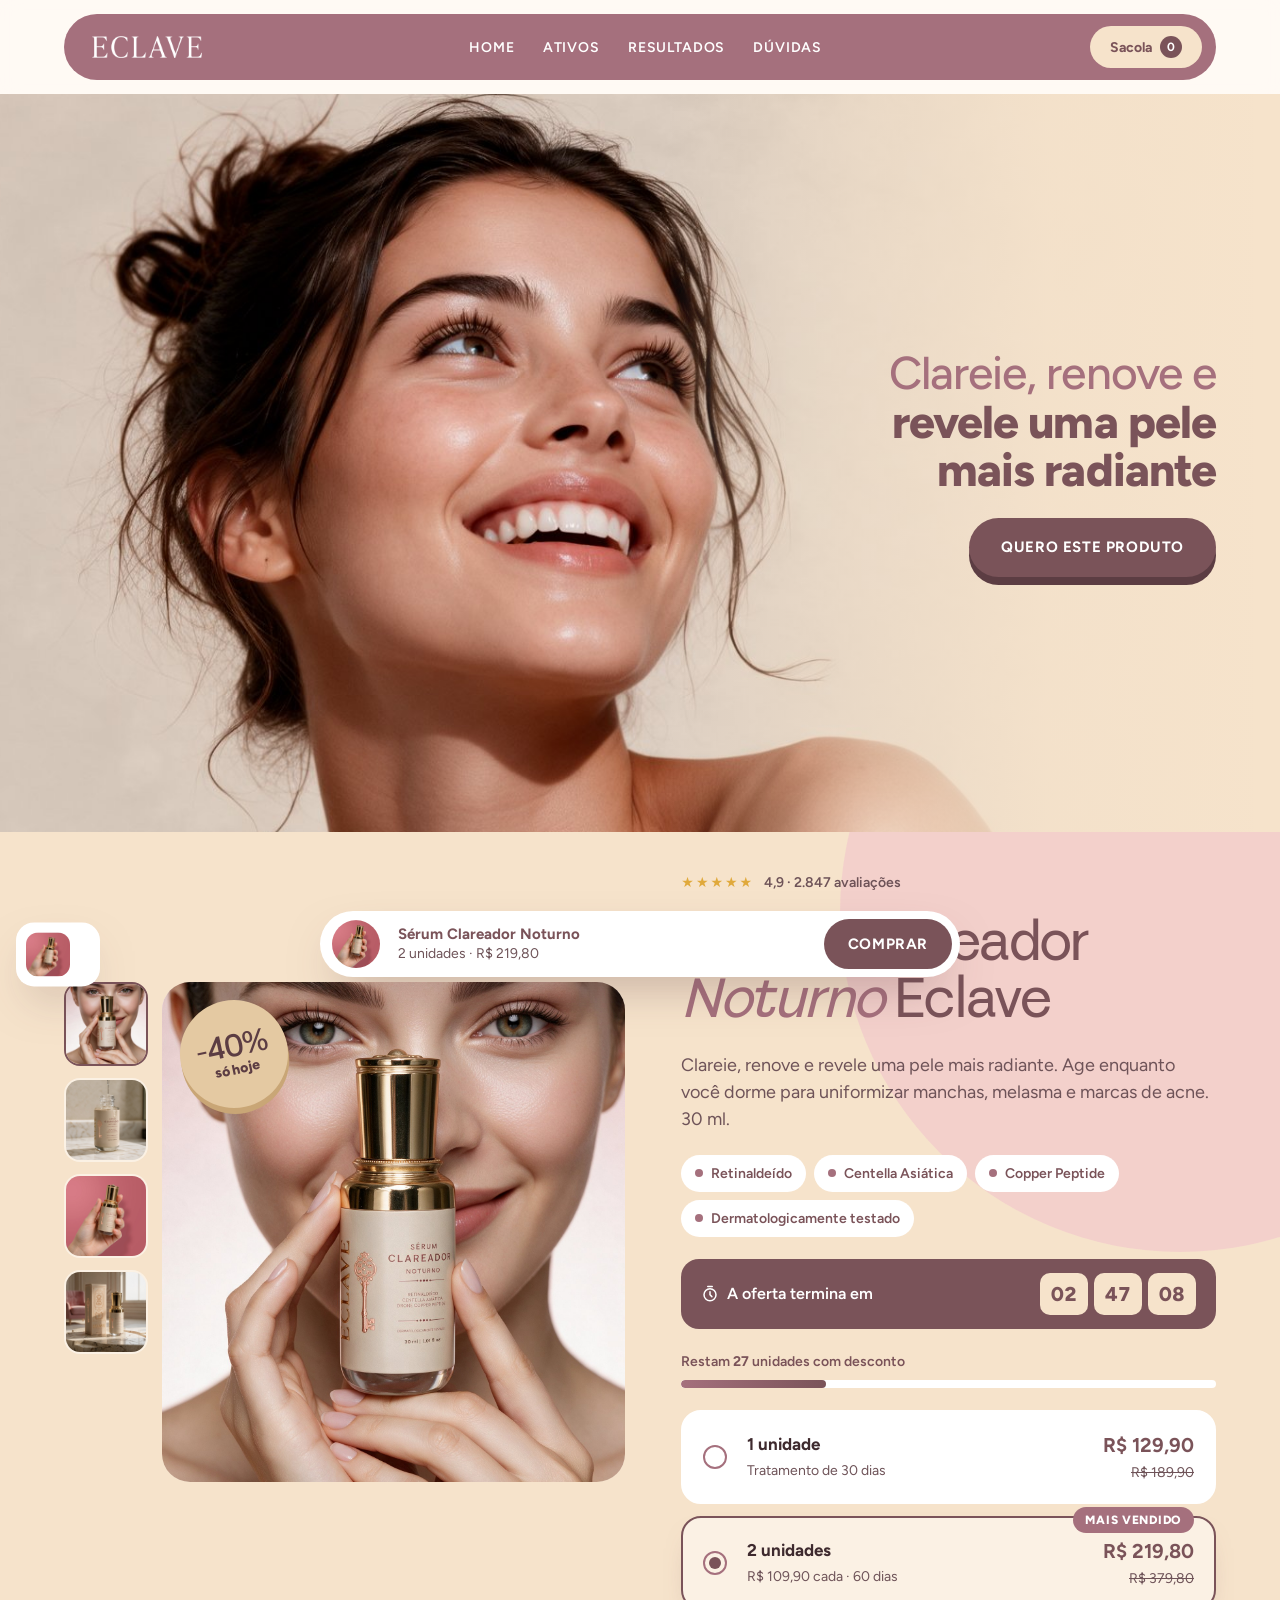
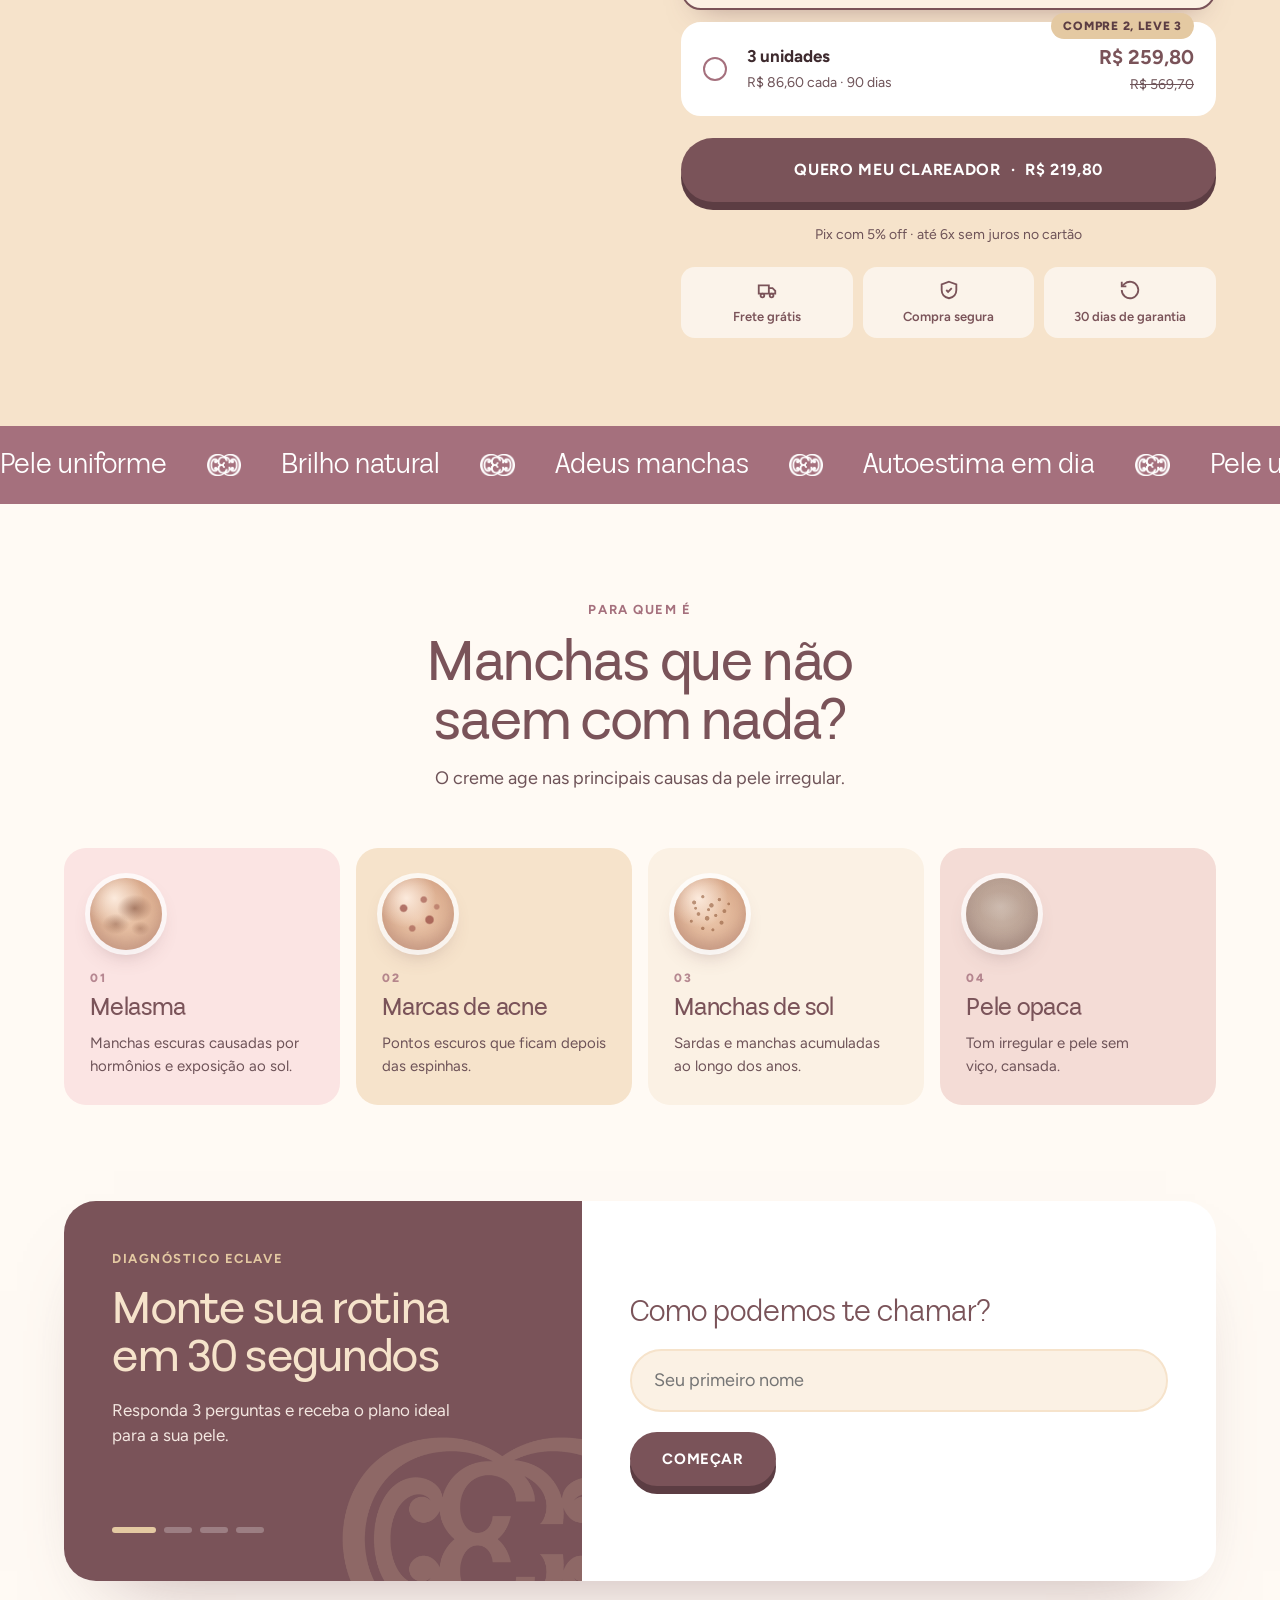
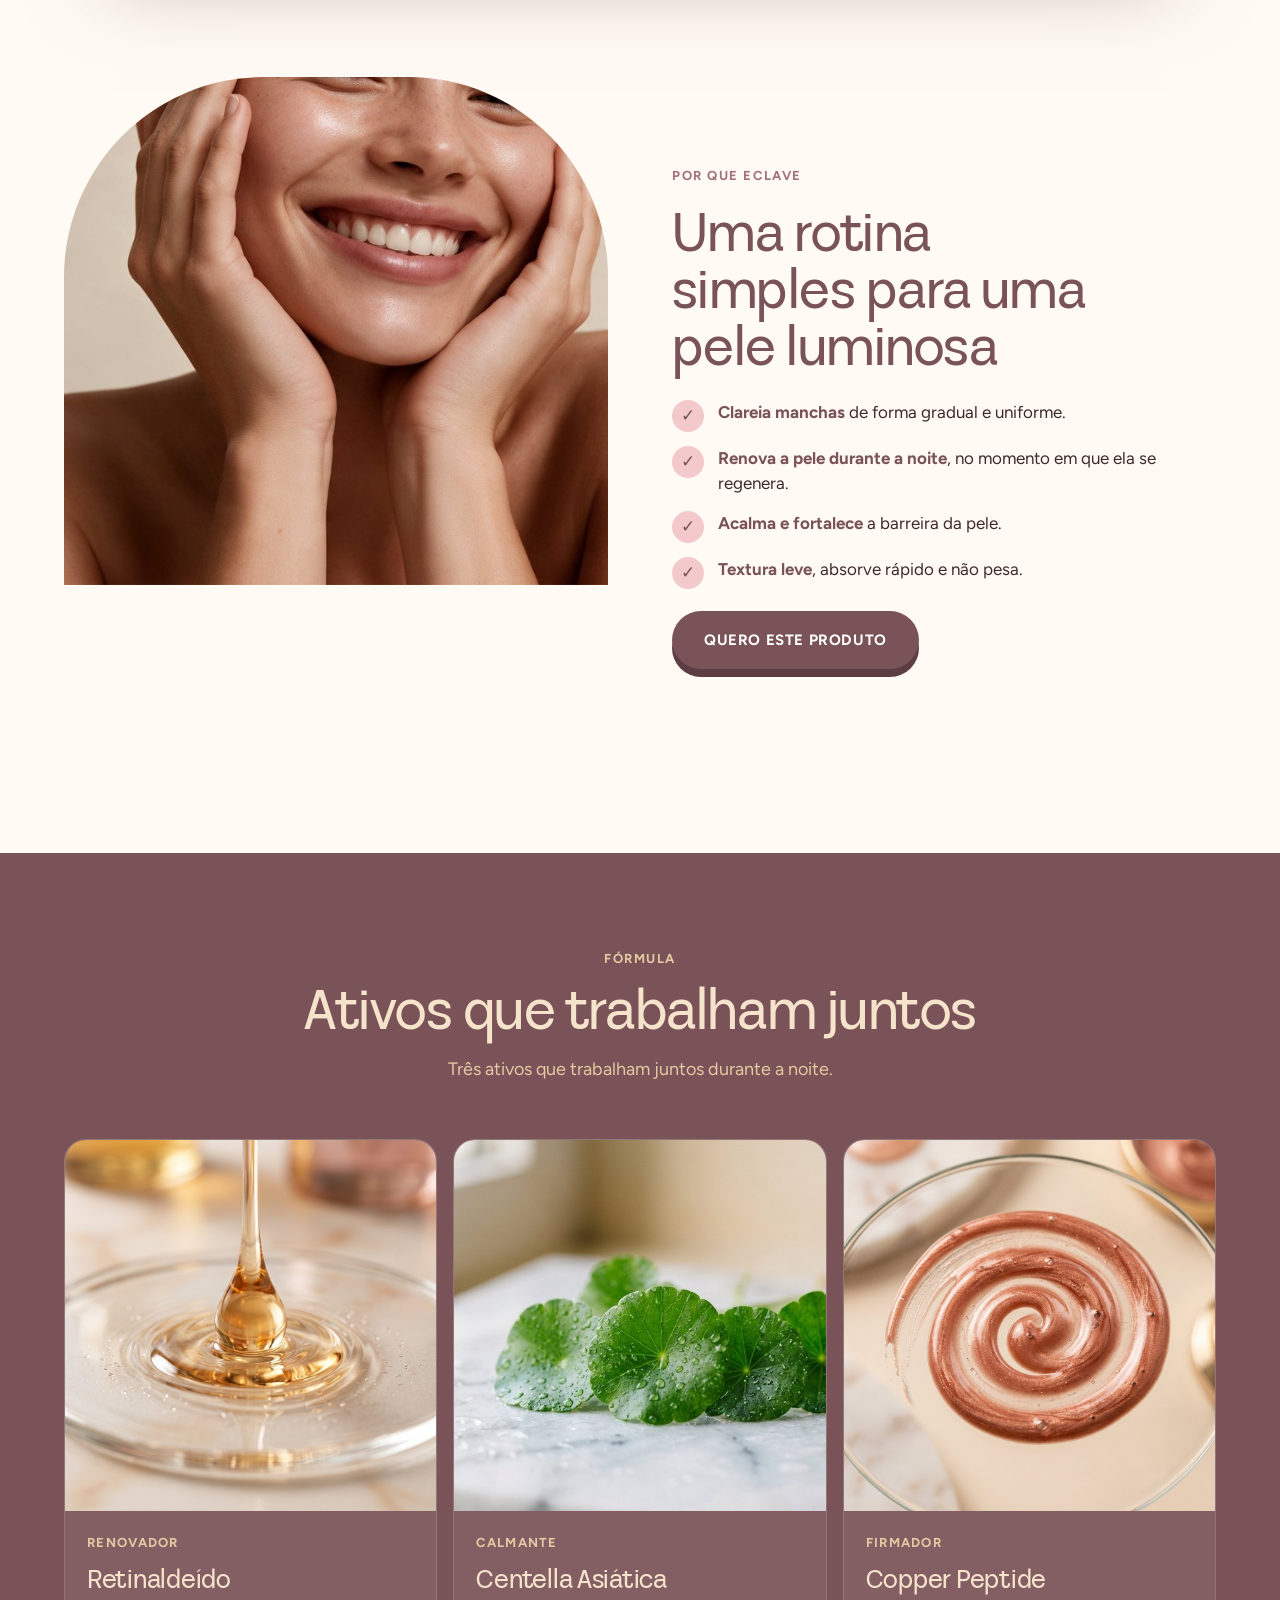
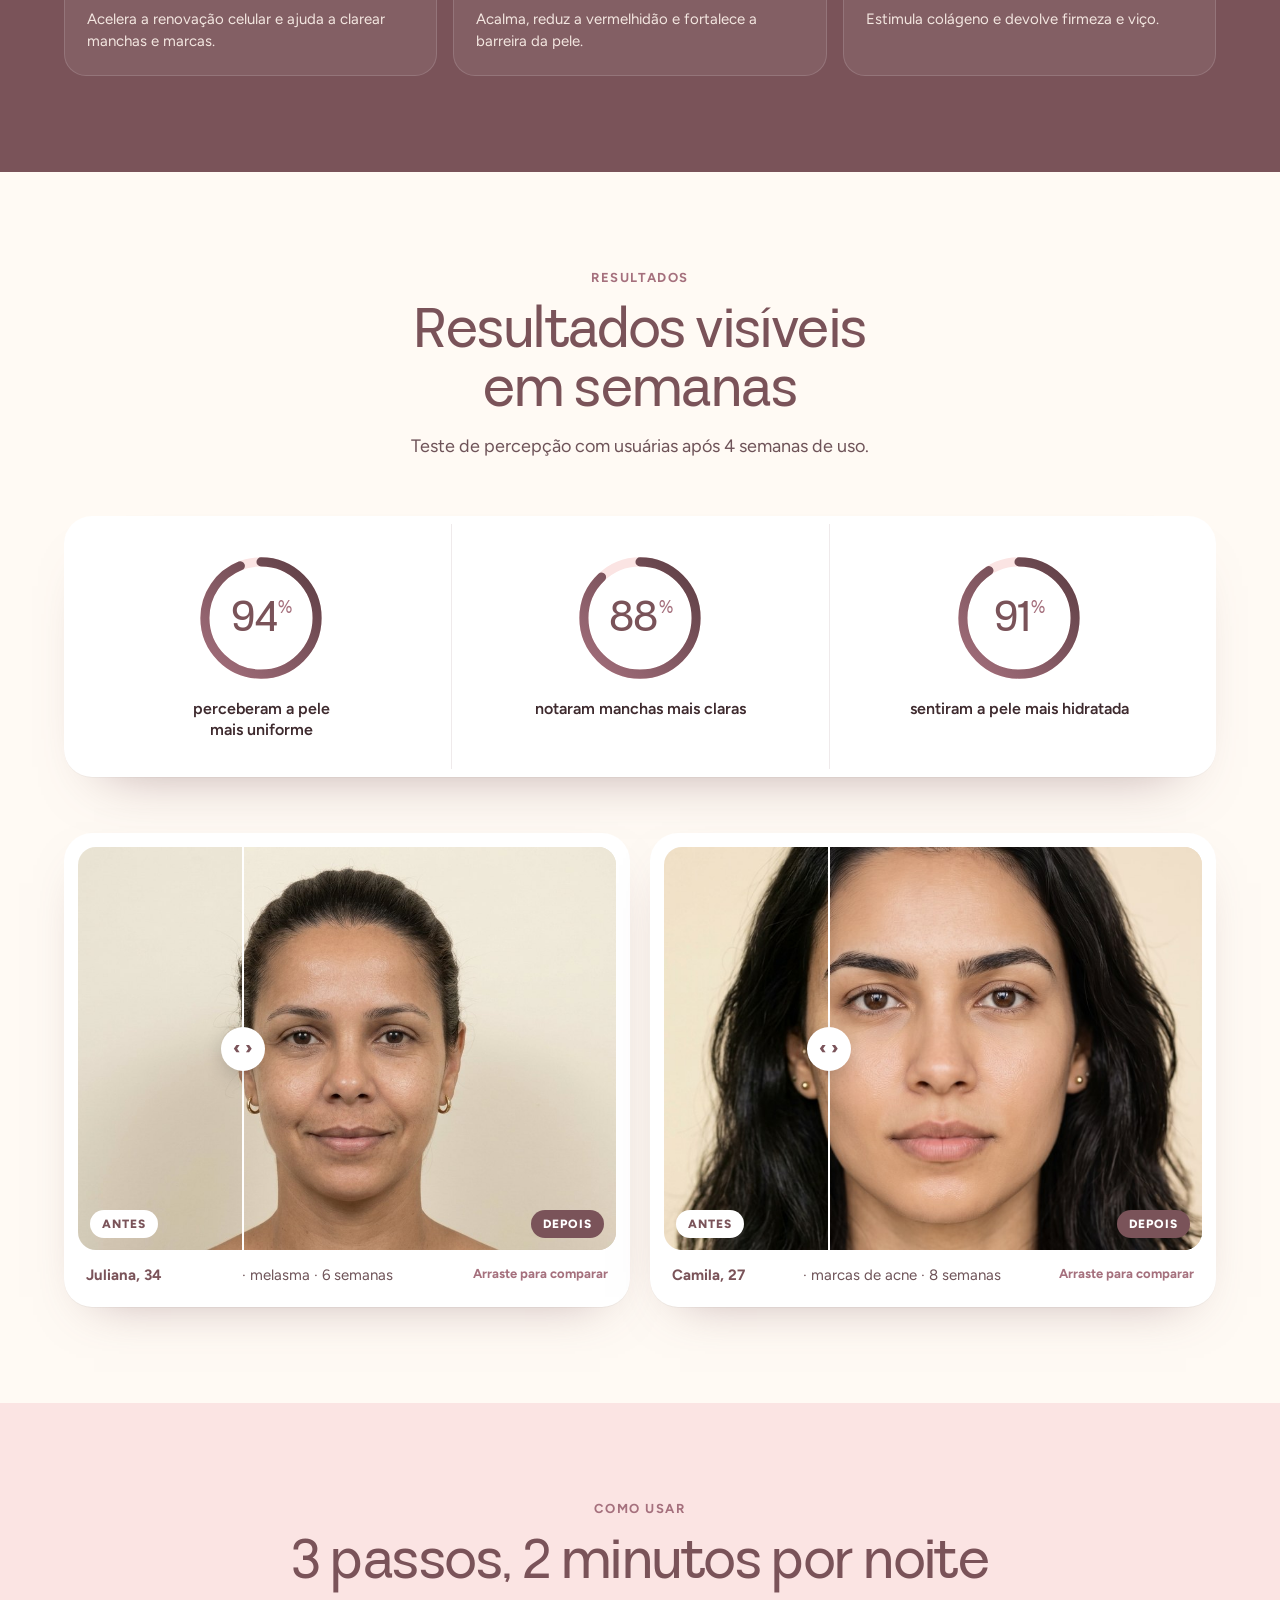
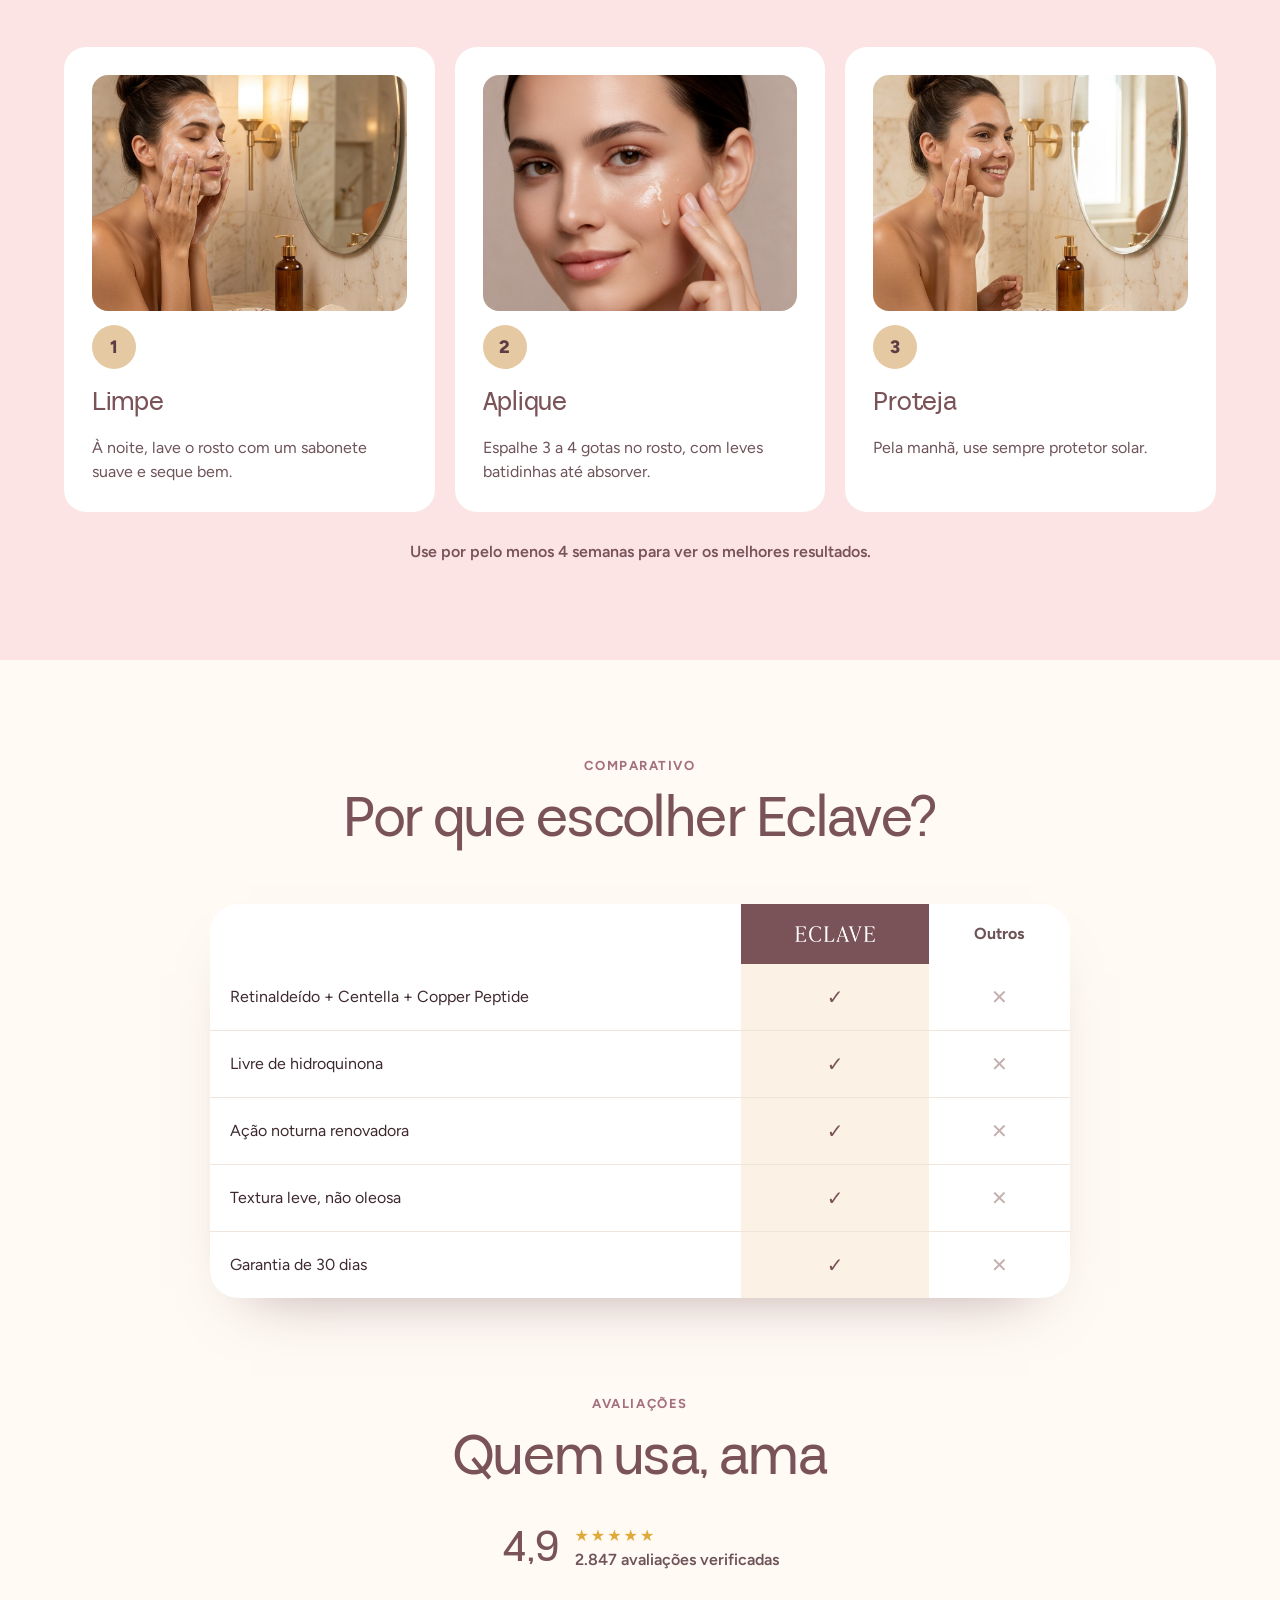
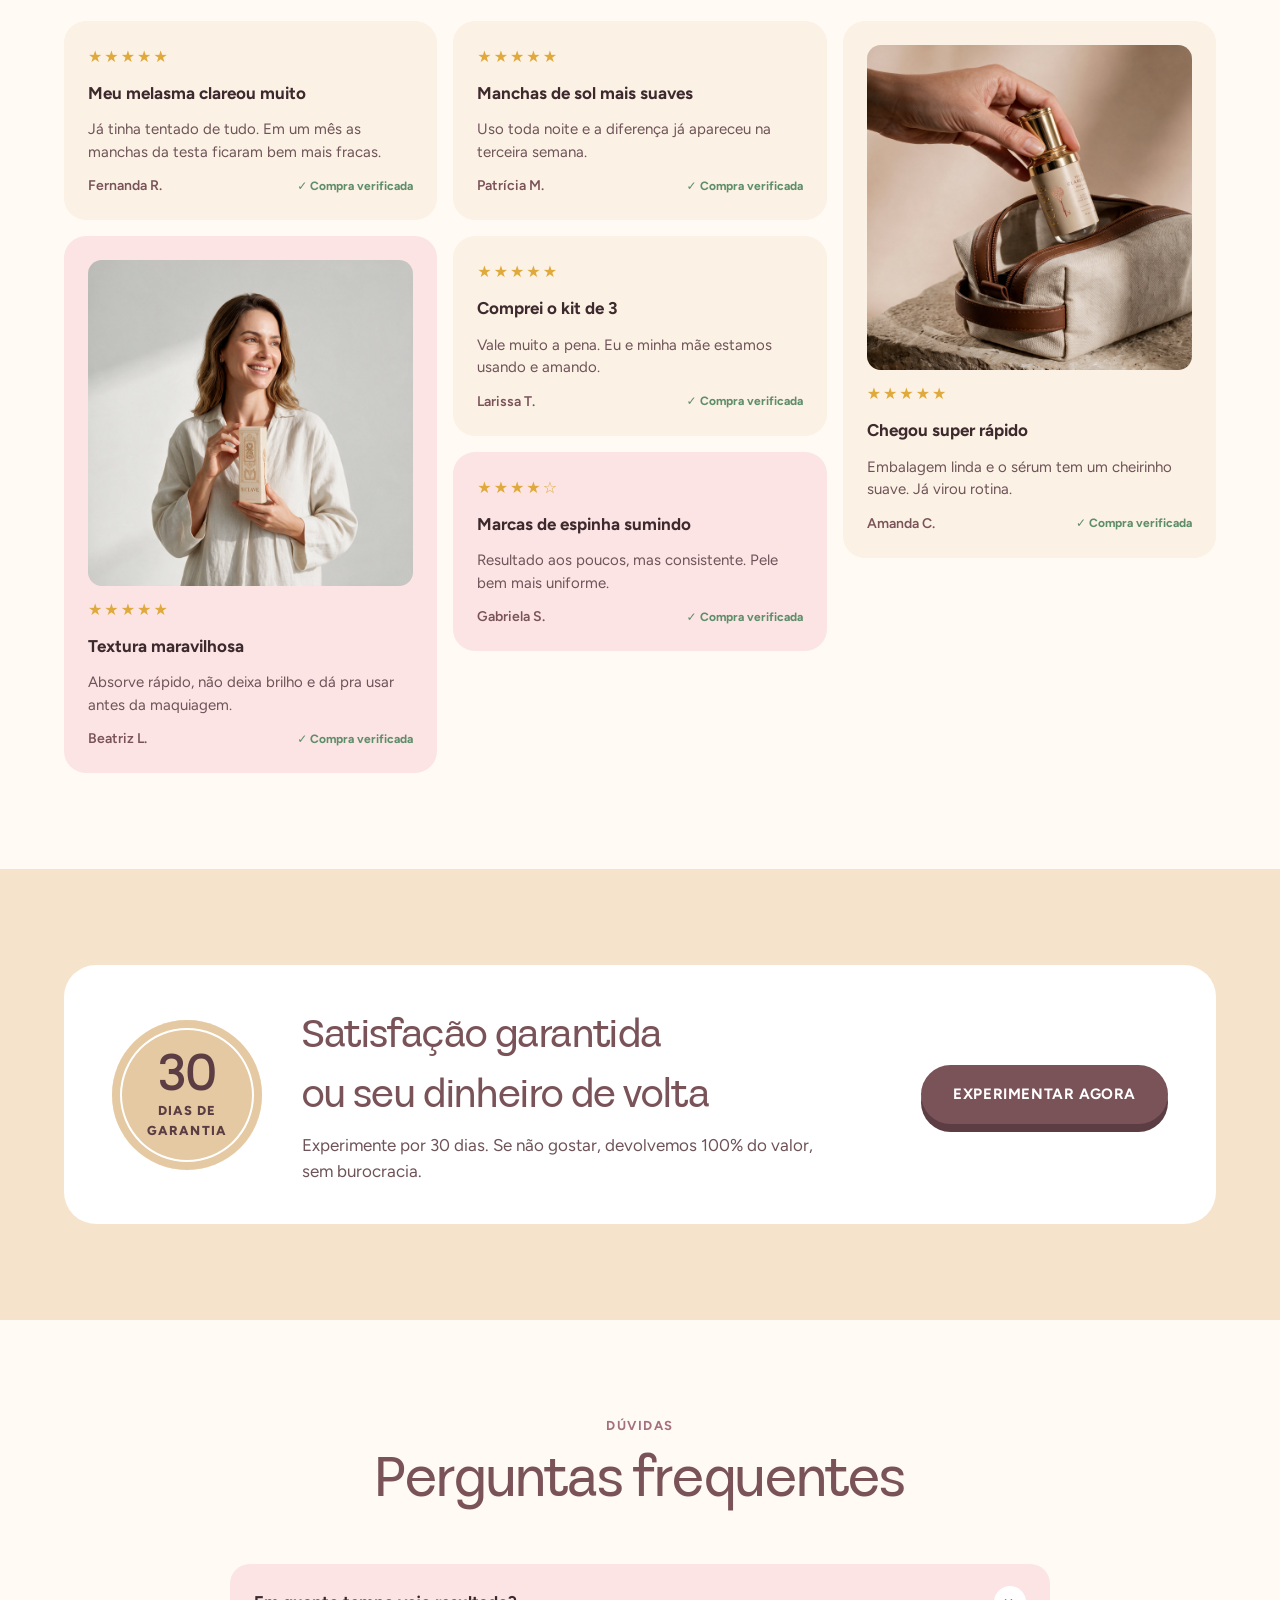
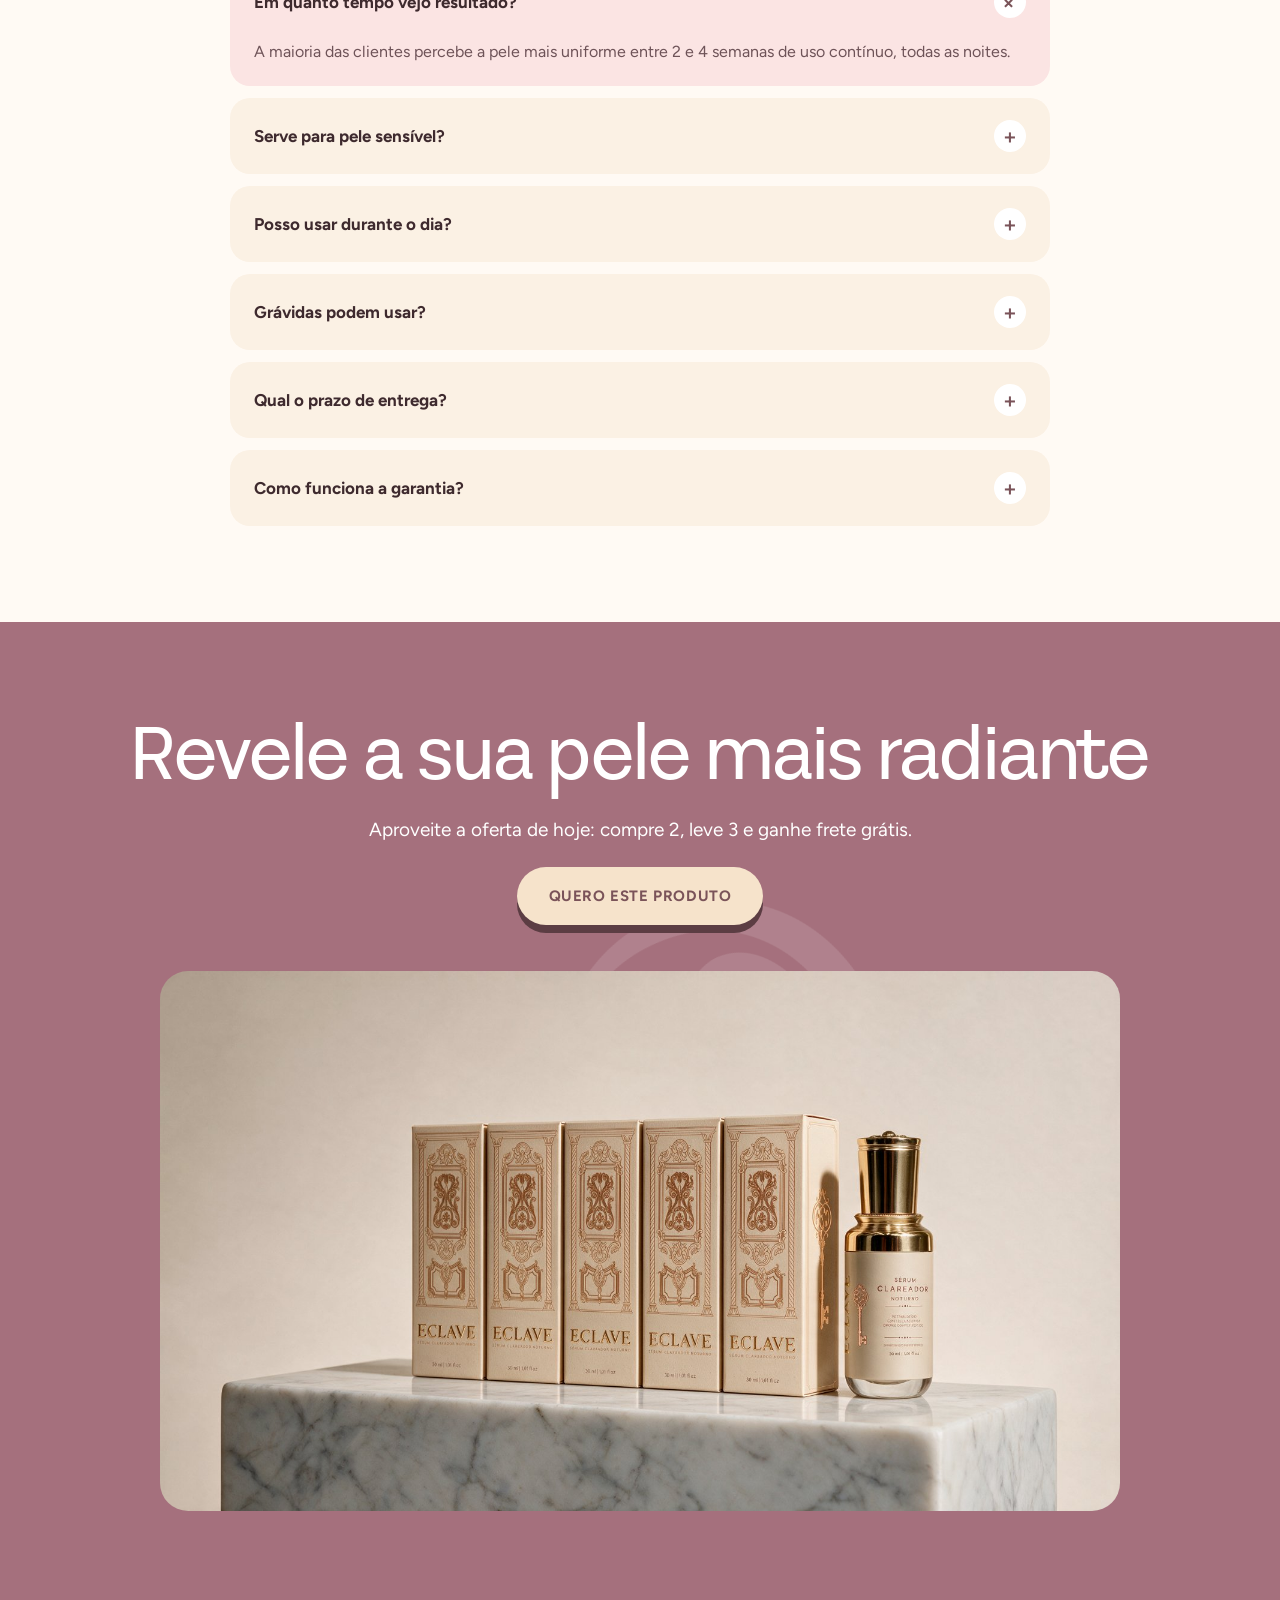
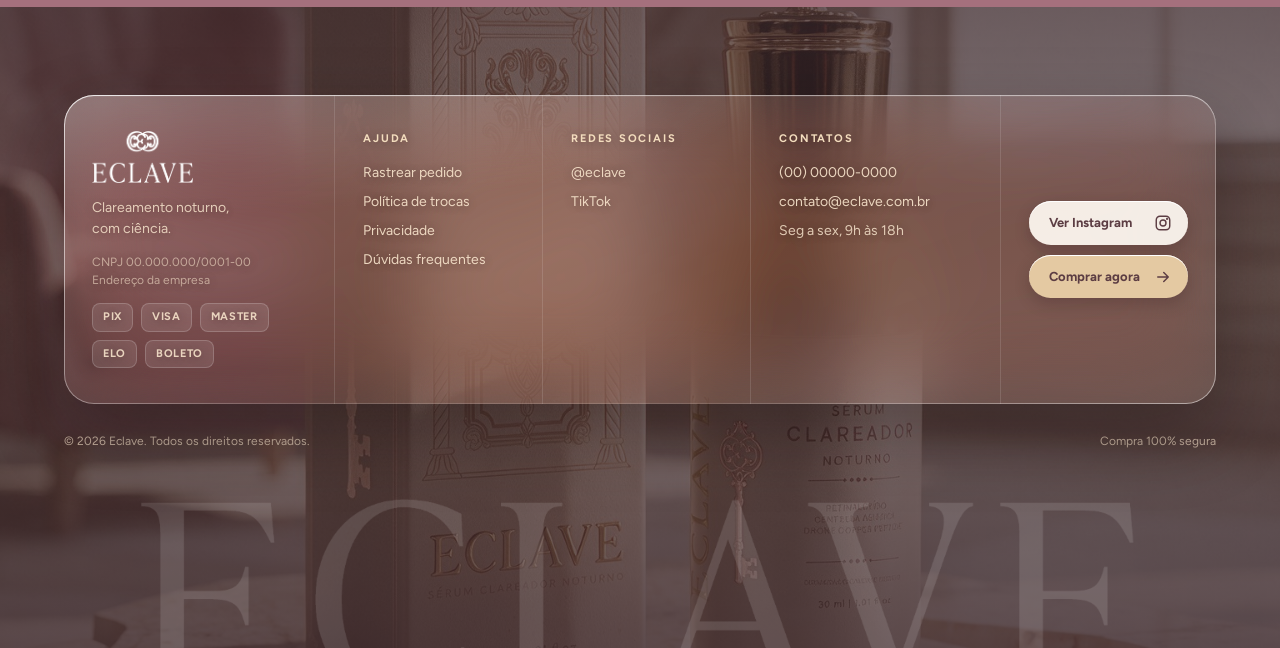
==== commit 8f7ccdff: "Prévia para aprovação: topo do mobile com carrossel Sem banner no mobile; galeria vira carrossel de " ====
--- a/aprovacao.html
+++ b/aprovacao.html
@@ -396,7 +396,7 @@
 .ring svg{position:absolute;inset:0;width:100%;height:100%;transform:rotate(-90deg)}
 .ring circle{fill:none;stroke-width:5.5;stroke-linecap:round}
 .ring .tr{stroke:var(--blush-2)}
-.ring .pg{stroke:url(#ringG);stroke-dasharray:calc(var(--v)*1) 100}
+.ring .pg{opacity:min(var(--v),1);stroke:url(#ringG);stroke-dasharray:calc(var(--v)*1) 100}
 .res .ring b{font-size:44px;letter-spacing:-.02em;display:flex;align-items:flex-start}.res .ring b small{font-size:.42em;margin:.18em 0 0 .06em;font-weight:500;color:var(--rose)}
 .res p{font-size:16px;font-weight:600;color:var(--ink);max-width:22ch;line-height:1.35}
 @media (max-width:640px){
@@ -407,6 +407,35 @@
  .res .ring b{font-size:30px}
  .res p{font-size:16px;max-width:none}
 }
+
+/* resultados: animação dos anéis */
+.ring::before{content:"";position:absolute;inset:6%;border-radius:50%;pointer-events:none;opacity:0}
+.ring.done::before{animation:ringHalo 2.8s ease-out .2s infinite}
+@keyframes ringHalo{0%{box-shadow:0 0 0 0 rgba(122,83,89,.28);opacity:1}100%{box-shadow:0 0 0 18px rgba(122,83,89,0);opacity:1}}
+.ring.done b{animation:ringPop .5s cubic-bezier(.3,1.6,.5,1)}
+@keyframes ringPop{40%{transform:scale(1.08)}}
+@media (prefers-reduced-motion:reduce){.ring::before,.ring b{animation:none!important}}
+
+/* === proposta mobile: topo === */
+.gallery>.sticker{left:116px}
+.dots{display:none}
+@media (max-width:640px){
+ .banner{display:none}
+ .hero{padding-top:0}.hero:before{display:none}
+ .hero-grid{gap:18px}
+ .gallery{display:block;position:relative;top:auto;margin:0 -24px}
+ .thumbs{display:none}
+ .main-img{display:flex;overflow-x:auto;overflow-y:hidden;scroll-snap-type:x mandatory;aspect-ratio:1/1.02;border-radius:0 0 28px 28px;scrollbar-width:none;-webkit-overflow-scrolling:touch;overscroll-behavior-x:contain}
+ .main-img::-webkit-scrollbar{display:none}
+ .main-img .pane{position:relative;inset:auto;flex:0 0 100%;opacity:1;pointer-events:auto;scroll-snap-align:center;scroll-snap-stop:always}
+ .main-img:hover .pane.on img.slot{transform:none}
+ .gallery>.sticker{left:auto;right:16px;top:16px;width:auto;height:auto;border-radius:999px;padding:7px 12px 7px 14px;transform:none;animation:none;box-shadow:0 6px 16px -6px rgba(92,61,67,.5);font-size:11px;letter-spacing:.06em;text-transform:uppercase}
+ .gallery>.sticker>div{display:flex;align-items:center;gap:7px}
+ .gallery>.sticker big{font-family:"Figtree",sans-serif;font-size:15px;font-weight:800;letter-spacing:0}
+ .dots{display:flex;justify-content:center;gap:6px;position:absolute;left:0;right:0;bottom:14px;pointer-events:none}
+ .dots i{width:7px;height:7px;border-radius:999px;background:rgba(255,255,255,.65);box-shadow:0 1px 4px rgba(62,42,46,.25);transition:width .3s,background .3s}
+ .dots i.on{width:22px;background:#fff}
+}
 </style>
 </head>
 <body>
@@ -423,13 +452,14 @@
 <div class="thumb" data-i="2"><img class="slot" id="thumb-3" src="assets/img/serum-mao-rosa.jpg" alt="Sérum Eclave na mão" loading="lazy" decoding="async"></div>
 <div class="thumb" data-i="3"><img class="slot" id="thumb-4" src="assets/img/caixa-frasco.jpg" alt="Caixa e frasco do Sérum Eclave" loading="lazy" decoding="async"></div>
 </div>
+<div class="sticker"><div><big>-40%</big>só hoje</div></div>
 <div class="main-img" id="mainImg">
-<div class="sticker"><div><big>-40%</big>só hoje</div></div>
 <div class="pane on"><img class="slot" id="prod-1" src="assets/img/serum-rosto.jpg" alt="Modelo segurando o Sérum Clareador Noturno Eclave" loading="lazy" decoding="async"></div>
 <div class="pane"><img class="slot" id="prod-2" src="assets/img/serum-textura.jpg" alt="Textura do sérum clareador" loading="lazy" decoding="async"></div>
 <div class="pane"><img class="slot" id="prod-3" src="assets/img/serum-mao-rosa.jpg" alt="Sérum Eclave na mão" loading="lazy" decoding="async"></div>
 <div class="pane"><img class="slot" id="prod-4" src="assets/img/caixa-frasco.jpg" alt="Caixa e frasco do Sérum Clareador Noturno" loading="lazy" decoding="async"></div>
 </div>
+<div class="dots" id="dots" aria-hidden="true"><i class="on"></i><i></i><i></i><i></i></div>
 </div>
 <div class="info">
 <div class="rating"><span class="stars">★★★★★</span> 4,9 · 2.847 avaliações</div>
@@ -514,7 +544,7 @@
 <div class="wrap">
 <div class="sec-h"><span class="eyebrow">Resultados</span><h2>Resultados visíveis em semanas</h2><p>Teste de percepção com usuárias após 4 semanas de uso.</p></div>
 <div class="results">
-<div class="res"><div class="ring" style="--v:0"><svg viewBox="0 0 80 80" aria-hidden="true"><defs><linearGradient id="ringG" x1="0" y1="0" x2="1" y2="1"><stop offset="0" stop-color="#C9A676"></stop><stop offset="1" stop-color="#7A5359"></stop></linearGradient></defs><circle class="tr" cx="40" cy="40" r="34"></circle><circle class="pg" cx="40" cy="40" r="34" pathLength="100"></circle></svg><b data-to="94">0%</b></div><p>perceberam a pele mais uniforme</p></div>
+<div class="res"><div class="ring" style="--v:0"><svg viewBox="0 0 80 80" aria-hidden="true"><defs><linearGradient id="ringG" x1="0" y1="0" x2="1" y2="1"><stop offset="0" stop-color="#A5707D"></stop><stop offset="1" stop-color="#5C3D43"></stop></linearGradient></defs><circle class="tr" cx="40" cy="40" r="34"></circle><circle class="pg" cx="40" cy="40" r="34" pathLength="100"></circle></svg><b data-to="94">0%</b></div><p>perceberam a pele mais uniforme</p></div>
 <div class="res"><div class="ring" style="--v:0"><svg viewBox="0 0 80 80" aria-hidden="true"><circle class="tr" cx="40" cy="40" r="34"></circle><circle class="pg" cx="40" cy="40" r="34" pathLength="100"></circle></svg><b data-to="89">0%</b></div><p>notaram manchas mais claras</p></div>
 <div class="res"><div class="ring" style="--v:0"><svg viewBox="0 0 80 80" aria-hidden="true"><circle class="tr" cx="40" cy="40" r="34"></circle><circle class="pg" cx="40" cy="40" r="34" pathLength="100"></circle></svg><b data-to="97">0%</b></div><p>sentiram a pele mais hidratada</p></div>
 </div>
@@ -634,7 +664,7 @@
 const io=new IntersectionObserver(es=>es.forEach(e=>{if(e.isIntersecting){e.target.classList.add('in');io.unobserve(e.target)}}),{threshold:.12,rootMargin:'0px 0px -40px 0px'});
 document.querySelectorAll('.rvl').forEach(el=>io.observe(el));
 // counters
-const cio=new IntersectionObserver(es=>es.forEach(e=>{if(!e.isIntersecting)return;cio.unobserve(e.target);const el=e.target,to=+el.dataset.to,t0=performance.now();const f=t=>{const k=Math.min(1,(t-t0)/1400),v=Math.round(to*(1-Math.pow(1-k,3)));el.innerHTML=v+'<small>%</small>';el.parentNode.style.setProperty('--v',v);if(k<1)requestAnimationFrame(f)};RM?(el.innerHTML=to+'<small>%</small>',el.parentNode.style.setProperty('--v',to)):requestAnimationFrame(f)}),{threshold:.6});
+const cio=new IntersectionObserver(es=>es.forEach(e=>{if(!e.isIntersecting)return;cio.unobserve(e.target);const el=e.target,to=+el.dataset.to,ring=el.parentNode,idx=[...document.querySelectorAll('.res b[data-to]')].indexOf(el),t0=performance.now()+idx*260;ring.classList.add('go');const f=t=>{const k=Math.max(0,Math.min(1,(t-t0)/1600)),v=Math.round(to*(1-Math.pow(1-k,3)));el.innerHTML=v+'<small>%</small>';ring.style.setProperty('--v',v);if(k<1)requestAnimationFrame(f);else ring.classList.add('done')};RM?(el.innerHTML=to+'<small>%</small>',ring.style.setProperty('--v',to),ring.classList.add('go','done')):requestAnimationFrame(f)}),{threshold:.6});
 document.querySelectorAll('.res b[data-to]').forEach(el=>cio.observe(el));
 // steps highlight
 const sio=new IntersectionObserver(es=>es.forEach(e=>e.target.classList.toggle('lit',e.isIntersecting)),{rootMargin:'-45% 0px -45% 0px'});document.querySelectorAll('.step').forEach(s=>sio.observe(s));
@@ -670,5 +700,10 @@
 if(qa.concern&&qa.skin&&qa.time){applyPlan(false);go(4)}
 </script>
 <script>document.getElementById('buy').addEventListener('click',()=>setTimeout(()=>location.href='upsell.html',1300));</script>
+<script>
+(()=>{const mi=document.getElementById('mainImg'),dots=[...document.querySelectorAll('#dots i')],ths=[...document.querySelectorAll('#thumbs .thumb')],ps=[...mi.querySelectorAll('.pane')];let last=0;
+mi.addEventListener('scroll',()=>{if(!mi.clientWidth)return;const i=Math.round(mi.scrollLeft/mi.clientWidth);if(i===last)return;last=i;dots.forEach((d,j)=>d.classList.toggle('on',j===i));ths.forEach((t,j)=>t.classList.toggle('on',j===i));ps.forEach((p,j)=>p.classList.toggle('on',j===i))},{passive:true});
+ps.slice(1).forEach(p=>{const im=p.querySelector('img');if(im)im.loading='eager'});})();
+</script>
 </body>
 </html>
